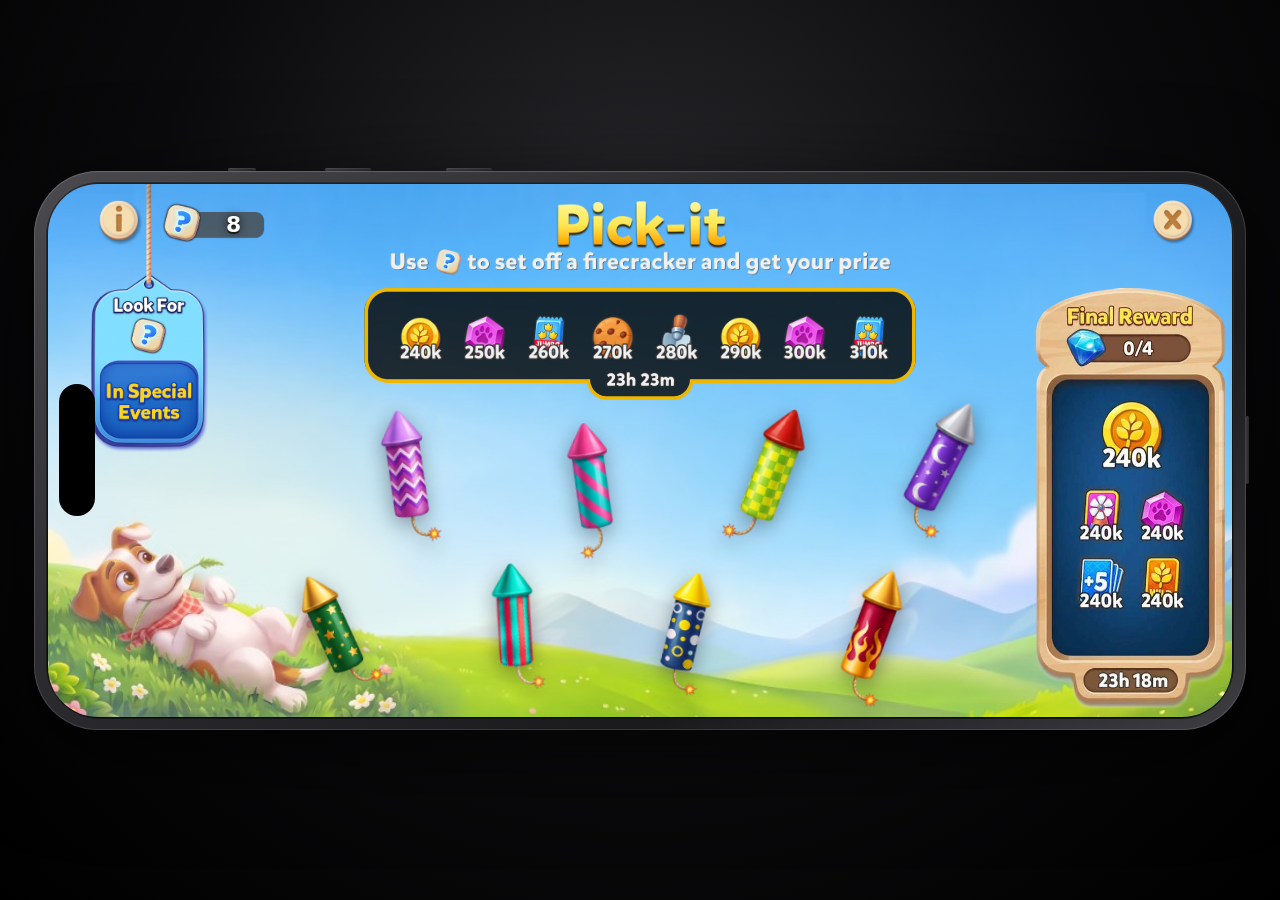
==== index.html @ d260bcbc "Publish the Final Prize prototype for GitHub Pages." ====
<!DOCTYPE html>
<html lang="ru">
<head>
  <meta charset="UTF-8" />
  <meta name="viewport" content="width=device-width, initial-scale=1, maximum-scale=1, user-scalable=no, viewport-fit=cover" />
  <meta name="theme-color" content="#0a1020" />
  <meta name="apple-mobile-web-app-capable" content="yes" />
  <meta name="apple-mobile-web-app-status-bar-style" content="black-translucent" />
  <title>Pick-it</title>
  <link rel="stylesheet" href="css/game.css?v=meadow3" />
</head>
<body>
  <div id="rotateOverlay" class="rotate-overlay" aria-live="polite">
    <div class="rotate-overlay-icon" aria-hidden="true">↻</div>
    <p class="rotate-overlay-title">Поверните устройство</p>
    <p class="rotate-overlay-hint">Игра работает только в горизонтальном режиме</p>
  </div>
  <div id="app" class="app">
    <div class="iphone iphone--landscape iphone--14-pro-max" aria-label="iPhone 14 Pro Max landscape (932×430)">
      <div class="iphone-shell">
        <span class="iphone-side-btn iphone-side-silent" aria-hidden="true"></span>
        <span class="iphone-side-btn iphone-side-vol-up" aria-hidden="true"></span>
        <span class="iphone-side-btn iphone-side-vol-down" aria-hidden="true"></span>
        <span class="iphone-side-btn iphone-side-power" aria-hidden="true"></span>
        <div class="iphone-bezel">
          <div class="iphone-screen">
            <div class="iphone-island" aria-hidden="true"></div>
            <div class="stars-layer" id="starsLayer" aria-hidden="true"></div>
            <div class="iphone-screen-inner">
              <div class="stage" id="stage">
      <div class="snow-layer" id="snowLayer" aria-hidden="true"></div>
      <header class="top-bar">
        <div class="top-left-controls">
          <button type="button" class="btn-system btn-info" aria-label="Info">
            <img src="Assets/System Buttons-1.png" alt="" />
          </button>
          <div class="meter-wrap visible" data-intro="meter">
            <img class="meter-bg" src="Assets/EventSkuMeter.png" alt="" />
            <span class="meter-value" id="energyValue">8</span>
          </div>
          <div class="info-panel-wrap intro-hidden" data-intro="info">
            <div class="info-swing">
              <img src="Assets/Info Panel2.png" alt="Play Chase to collect" />
            </div>
          </div>
        </div>
        <button type="button" class="btn-system btn-close" aria-label="Close">
          <img src="Assets/System Buttons.png" alt="" />
        </button>
        <div class="header-wrap intro-hidden" data-intro="header">
          <img class="header-img" src="Assets/Header.png" alt="Pick-it" />
        </div>
      </header>

      <div class="final-prize-wrap intro-hidden" data-intro="panel">
        <img src="Assets/Final Prize Panel.png" alt="Final Reward" />
      </div>

      <div class="prize-panel-wrap intro-hidden" data-intro="panel">
        <div class="prize-panel">
          <div class="prize-panel-art">
            <div class="prize-panel-stack">
              <img
                class="prize-panel-fill"
                src="Assets/Prize Panel fill.png?v=2"
                alt=""
              />
              <div class="prize-panel-frame-layer">
                <img
                  class="prize-panel-frame"
                  src="Assets/Prize Panel frame.png?v=2"
                  alt=""
                />
                <span class="prize-panel-shine" aria-hidden="true"></span>
              </div>
            </div>
          </div>
          <div class="prize-panel-items" id="prizePanelItems"></div>
        </div>
      </div>

      <div class="field" id="field"></div>

      <div class="hand-pointer intro-hidden" id="handPointer" aria-hidden="true">
        <img src="Assets/image 181.png" alt="" />
      </div>

      <div class="vfx-layer" id="vfxLayer"></div>

      <div class="game-complete-overlay" id="gameCompleteOverlay" aria-hidden="true">
        <button type="button" class="game-complete-restart" id="gameCompleteRestart" aria-label="Play again">
          <img src="Assets/Recompletion pop-up.png" alt="" />
        </button>
      </div>
              </div>
            </div>
            <div class="iphone-home-bar" aria-hidden="true"></div>
          </div>
        </div>
      </div>
    </div>
  </div>
  <script src="js/game.js?v=slot65"></script>
</body>
</html>
---- css/game.css ----
*,
*::before,
*::after {
  box-sizing: border-box;
  margin: 0;
  padding: 0;
}

html,
body {
  height: 100%;
  background: radial-gradient(ellipse at 50% 30%, #2a2a2e 0%, #0a0a0c 55%, #000 100%);
  overflow: hidden;
  font-family: system-ui, -apple-system, Segoe UI, sans-serif;
  -webkit-tap-highlight-color: transparent;
}

.app {
  height: 100%;
  display: flex;
  justify-content: center;
  align-items: center;
  padding: 12px;
}

/* —— iPhone frame (landscape, iPhone 14 Pro Max logical 932×430 pt) —— */
.iphone {
  --iphone-logical-w: 932;
  --iphone-logical-h: 430;
  --iphone-preview-scale: 1.3;
  aspect-ratio: var(--iphone-logical-w) / var(--iphone-logical-h);
  width: min(
    calc(96vw * var(--iphone-preview-scale)),
    calc(
      100dvh * var(--iphone-logical-w) / var(--iphone-logical-h) *
        var(--iphone-preview-scale)
    ),
    calc(var(--iphone-logical-w) * 1px * var(--iphone-preview-scale))
  );
  height: min(
    calc(100dvh * var(--iphone-preview-scale)),
    calc(
      96vw * var(--iphone-logical-h) / var(--iphone-logical-w) *
        var(--iphone-preview-scale)
    ),
    calc(var(--iphone-logical-h) * 1px * var(--iphone-preview-scale))
  );
  filter: drop-shadow(0 24px 48px rgba(0, 0, 0, 0.65));
}

.iphone--14-pro-max .iphone-shell {
  padding: 11px 12px;
  border-radius: 64px;
}

.iphone--14-pro-max .iphone-bezel {
  border-radius: 54px;
}

.iphone--14-pro-max .iphone-screen {
  border-radius: 50px;
}

.iphone--14-pro-max .iphone-island {
  width: 36px;
  min-height: 96px;
  max-height: 132px;
  left: 11px;
}

.iphone-shell {
  position: relative;
  width: 100%;
  height: 100%;
  padding: 10px 11px;
  border-radius: 62px;
  background: linear-gradient(145deg, #4a4a4f 0%, #2c2c30 35%, #1a1a1d 70%, #3d3d42 100%);
  box-shadow:
    inset 0 0 0 1px rgba(255, 255, 255, 0.12),
    inset 0 1px 2px rgba(255, 255, 255, 0.08);
}

.iphone-bezel {
  width: 100%;
  height: 100%;
  border-radius: 52px;
  padding: 2px;
  background: linear-gradient(180deg, #1f1f22, #0a0a0a);
  box-shadow: inset 0 0 0 1px rgba(255, 255, 255, 0.06);
}

.iphone-screen {
  position: relative;
  width: 100%;
  height: 100%;
  border-radius: 48px;
  background: #7ec8f0 url("../Assets/bg.jpg?v=meadow3") center bottom / cover no-repeat;
  overflow: hidden;
  display: flex;
  flex-direction: row;
  align-items: stretch;
}

.iphone-island {
  position: absolute;
  left: 10px;
  top: 50%;
  transform: translateY(-50%);
  width: 32px;
  height: 26%;
  min-height: 88px;
  max-height: 120px;
  background: #000;
  border-radius: 22px;
  z-index: 200;
  box-shadow: 0 0 0 1px rgba(255, 255, 255, 0.04);
}

.iphone-screen-inner {
  flex: 1;
  min-width: 0;
  min-height: 0;
  width: 100%;
  height: 100%;
  display: flex;
  align-items: stretch;
  justify-content: stretch;
  padding: 0;
  container-type: size;
}

.iphone-home-bar {
  position: absolute;
  right: 8px;
  top: 50%;
  transform: translateY(-50%);
  width: 5px;
  height: 34%;
  max-height: 120px;
  border-radius: 999px;
  background: rgba(255, 255, 255, 0.35);
  z-index: 200;
  pointer-events: none;
}

.iphone-side-btn {
  position: absolute;
  background: linear-gradient(90deg, #3a3a3e, #252528);
  border-radius: 2px;
  box-shadow: inset 0 1px 0 rgba(255, 255, 255, 0.08);
  pointer-events: none;
}

.iphone-side-silent {
  top: -3px;
  left: 16%;
  width: 28px;
  height: 3px;
}

.iphone-side-vol-up {
  top: -3px;
  left: 24%;
  width: 46px;
  height: 3px;
}

.iphone-side-vol-down {
  top: -3px;
  left: 34%;
  width: 46px;
  height: 3px;
}

.iphone-side-power {
  right: -3px;
  top: 50%;
  transform: translateY(-50%);
  width: 3px;
  height: 68px;
}

/* Landscape-only: block portrait with full-screen prompt */
.rotate-overlay {
  display: none;
  position: fixed;
  inset: 0;
  z-index: 100000;
  flex-direction: column;
  align-items: center;
  justify-content: center;
  gap: 12px;
  padding: 28px;
  text-align: center;
  color: #fff;
  background: #7ec8f0 url("../Assets/bg.jpg?v=meadow3") center bottom / cover no-repeat;
  pointer-events: auto;
}

body.portrait-blocked .rotate-overlay {
  display: flex;
}

body.portrait-blocked #app {
  visibility: hidden !important;
  pointer-events: none !important;
}

.rotate-overlay-icon {
  font-size: 3.25rem;
  line-height: 1;
  animation: rotateHint 2.2s ease-in-out infinite;
}

.rotate-overlay-title {
  font-size: 1.35rem;
  font-weight: 800;
  text-shadow: 0 2px 8px rgba(0, 0, 0, 0.85);
}

.rotate-overlay-hint {
  font-size: 0.95rem;
  opacity: 0.88;
  max-width: 16rem;
  line-height: 1.35;
}

@keyframes rotateHint {
  0%,
  100% {
    transform: rotate(-90deg);
  }
  50% {
    transform: rotate(-90deg) scale(1.08);
  }
}

/* Legacy: CSS rotate fallback (desktop only, optional) */
body.force-landscape {
  overflow: hidden;
}

body.force-landscape #app {
  position: fixed;
  inset: auto;
  left: 50%;
  top: 50%;
  padding: 0;
  transform: translate(-50%, -50%) rotate(90deg);
  transform-origin: center center;
}

body.force-landscape .iphone,
body.force-landscape .iphone-shell,
body.force-landscape .iphone-bezel,
body.force-landscape .iphone-screen,
body.force-landscape .iphone-screen-inner,
body.force-landscape .stage {
  width: 100% !important;
  height: 100% !important;
  max-width: none;
  max-height: none;
  min-height: 0;
  flex: 1 1 auto;
}

body.force-landscape .iphone {
  display: flex;
  flex-direction: column;
  aspect-ratio: auto !important;
}

body.force-landscape .iphone-shell,
body.force-landscape .iphone-bezel {
  display: flex;
  flex-direction: column;
  flex: 1;
  padding: 0 !important;
}

body.force-landscape .iphone-screen {
  flex: 1;
  display: flex;
  border-radius: 0 !important;
}

body.force-landscape .stage {
  --header-w: min(78.2cqw, 82.8%);
  --prize-panel-w: min(84cqw, 560px);
  --prize-panel-gap: 1px;
  --prize-icon-h: calc(var(--prize-panel-h) * 0.72);
  --prize-panel-item-overlap: 2px;
  --prize-panel-items-shift: -50%;
  --panel-bottom: 0.6%;
  --prize-panel-rise-offset: min(96px, 22cqh);
}

body.force-landscape .header-wrap {
  max-width: calc(100% - 128px);
}

body.force-landscape .header-img {
  min-height: 50.6px;
}

body.force-landscape .prize-panel-wrap {
  width: min(var(--prize-panel-w), calc(100% - 28px));
  max-width: none;
}

/* Phones: drop mockup frame, game fills the viewport */
@media (hover: none) and (pointer: coarse), (max-width: 768px) {
  html {
    height: 100%;
    height: 100dvh;
    height: -webkit-fill-available;
    width: 100%;
    overflow: hidden;
    overscroll-behavior: none;
  }

  body {
    position: fixed;
    inset: 0;
    width: 100%;
    height: 100%;
    height: 100dvh;
    height: -webkit-fill-available;
    margin: 0;
    overflow: hidden;
    overscroll-behavior: none;
    background: #0a1020;
  }

  #app,
  #app.app {
    position: fixed;
    inset: 0;
    padding: 0 !important;
    width: 100%;
    height: 100%;
    min-height: 0;
    max-height: 100%;
    align-items: stretch;
    justify-content: stretch;
    box-sizing: border-box;
    display: flex;
    flex-direction: column;
  }

  .iphone {
    --iphone-preview-scale: 1;
    flex: 1 1 auto;
    width: 100%;
    height: 100%;
    min-height: 0;
    max-height: 100%;
    aspect-ratio: auto !important;
    max-width: none;
    filter: none;
    display: flex;
    flex-direction: column;
  }

  .iphone-shell {
    flex: 1;
    display: flex;
    flex-direction: column;
    min-height: 0;
    height: auto;
    padding: 0;
    border-radius: 0;
    background: transparent;
    box-shadow: none;
  }

  .iphone-bezel {
    flex: 1;
    display: flex;
    flex-direction: column;
    min-height: 0;
    height: auto;
    padding: 0 !important;
    border-radius: 0;
    background: transparent;
    box-shadow: none;
  }

  .iphone-screen {
    flex: 1;
    display: flex;
    flex-direction: row;
    border-radius: 0;
    width: 100%;
    height: 100%;
    min-height: 0;
    padding: 0;
    box-sizing: border-box;
  }

  .iphone-screen-inner,
  .stage {
    width: 100%;
    height: 100%;
    min-height: 0;
    flex: 1 1 auto;
  }

  .iphone-island,
  .iphone-home-bar,
  .iphone-side-btn {
    display: none !important;
  }

  .prize-panel-items {
    padding: 0 var(--prize-panel-items-pad-x, 2.2%);
    gap: var(--prize-panel-gap, 1px);
    column-gap: var(--prize-panel-gap, 1px);
  }

  .top-left-controls {
    flex-wrap: nowrap;
  }
}

@media (hover: none) and (pointer: coarse) and (orientation: landscape) {
  html,
  body,
  #app,
  .iphone,
  .iphone-shell,
  .iphone-bezel,
  .iphone-screen,
  .iphone-screen-inner,
  .stage {
    height: 100svh;
    min-height: 100svh;
    max-height: 100svh;
  }
}

html.is-touch.game-landscape,
html.is-touch.game-landscape body {
  background: #0a1020;
}

html.is-touch.game-landscape #app,
html.is-touch.game-landscape .iphone,
html.is-touch.game-landscape .iphone-shell,
html.is-touch.game-landscape .iphone-bezel,
html.is-touch.game-landscape .iphone-screen,
html.is-touch.game-landscape .iphone-screen-inner,
html.is-touch.game-landscape .stage {
  width: 100vw;
  max-width: 100vw;
  margin: 0;
  padding: 0;
  border-radius: 0;
}

/* Info panel layout: phone landscape + local iPhone mockup (no .is-touch on desktop) */
html.is-touch.game-landscape .stage,
html:not(.is-touch) .iphone .stage {
  --info-meter-gap: 0px;
  --info-ui-gap: 6px;
  --info-btn-w: 52px;
  /* Rope X: center of gap between info btn and meter */
  --info-rope-x: calc(var(--info-btn-w) + var(--info-ui-gap) * 0.5);
}

html.is-touch.game-landscape .stage {
  --info-panel-scale: calc(0.9555 * 0.85);
  --top-left-nudge-x: -10px;
  /* Rope Y: top of stage + lift info panel slightly */
  --info-rope-top: calc(
    -1 * max(var(--ui-top), env(safe-area-inset-top, 8px)) - 20px
  );
}

html:not(.is-touch) .iphone .stage {
  --info-panel-scale: 0.9555;
  --top-left-nudge-x: 0px;
  --info-rope-top: calc(-1 * max(var(--ui-top), 10px));
  --prize-panel-items-drop: -10px;
  --prize-panel-items-top: 51%;
}

html.is-touch.game-landscape .top-left-controls,
html:not(.is-touch) .iphone .top-left-controls {
  position: absolute;
}

html.is-touch.game-landscape .info-panel-wrap,
html:not(.is-touch) .iphone .info-panel-wrap {
  position: absolute;
  left: var(--info-rope-x, 55px);
  top: var(--info-rope-top, -8px);
  margin-left: 0;
  margin-top: 0;
  max-width: calc(124px * var(--info-panel-scale, 0.9555));
  z-index: 2;
  transform: translate(-50%, -130%);
}

html.is-touch.game-landscape .info-panel-wrap.dropped,
html:not(.is-touch) .iphone .info-panel-wrap.dropped {
  animation: infoDropAnchored 0.85s cubic-bezier(0.34, 1.4, 0.64, 1) forwards;
}

html:not(.is-touch) .iphone .top-left-controls {
  gap: 6px;
  align-items: flex-start;
}

/* Touch + landscape: desktop-like UI; prize width in vw (no cqw) */
html.is-touch.game-landscape .stage {
  --edge-x: 2px;
  --ui-top: 8px;
  --header-w: 42.32%;
  --close-nudge-x: 32px;
  --header-est-h: min(12.5vw, 54px);
  --prize-panel-items-mul: 0.85;
  --prize-panel-top: calc(0.8% + 10px + var(--header-est-h) + 5px);
  --field-top: calc(var(--prize-panel-top) + var(--prize-panel-h) + 8px);
  --prize-panel-gap: 1px;
  --prize-panel-item-overlap: 2px;
  --prize-panel-items-shift: -50%;
  --prize-panel-items-pad-x: 2.2%;
  --prize-panel-items-drop: -12px;
  --prize-panel-items-top: 51%;
  --prize-panel-mobile-size: 1.2;
  --prize-panel-scale: calc(0.84 * var(--prize-panel-mobile-size, 1));
  --prize-panel-items-ref-scale: calc(1.06 * var(--prize-panel-mobile-size, 1));
  --prize-panel-w: min(
    calc(49.13vw * var(--prize-panel-scale)),
    calc(419px * var(--prize-panel-scale))
  );
  --prize-panel-h: calc(var(--prize-panel-w) * var(--prize-panel-art-h, 197) / 1024);
  --prize-icon-h: calc(
    min(
        calc(49.13vw * var(--prize-panel-items-ref-scale)),
        calc(419px * var(--prize-panel-items-ref-scale))
      ) *
      var(--prize-panel-art-h, 197) / 1024 * 0.72 * var(--prize-panel-items-mul, 0.85)
  );
  --prize-panel-rise-offset: min(-68px, -14vh);
  --petard-size: min(28.8vh, 156px);
}

html.is-touch.game-landscape .top-left-controls {
  left: max(
    0px,
    calc(
      var(--edge-x) + var(--top-left-nudge-x, 0px) +
        env(safe-area-inset-left, 0px)
    )
  );
  top: max(var(--ui-top), env(safe-area-inset-top, 8px));
  gap: 6px;
  max-width: none;
  align-items: flex-start;
}

html.is-touch.game-landscape .btn-close {
  right: max(
    2px,
    calc(
      var(--edge-x) - var(--close-nudge-x, 0px) +
        env(safe-area-inset-right, 0px)
    )
  );
  top: max(var(--ui-top), env(safe-area-inset-top, 8px));
}

html.is-touch.game-landscape .btn-info,
html.is-touch.game-landscape .btn-close {
  width: 52px;
  height: 52px;
}

html.is-touch.game-landscape .meter-wrap,
html:not(.is-touch) .iphone .meter-wrap {
  height: calc(56px * 1.15);
  transform: translateY(-5%);
}

html.is-touch.game-landscape .meter-value,
html:not(.is-touch) .iphone .meter-value {
  font-size: calc(19px * 1.15);
}

html.is-touch.game-landscape .header-wrap {
  left: 50%;
  top: calc(0.8% + 10px);
  transform: translateX(-50%);
  width: var(--header-w);
  max-width: calc(100% - 128px);
}

html.is-touch.game-landscape .header-img {
  width: 100%;
  height: auto;
  min-height: 0;
  max-height: none;
  object-fit: contain;
}

html.is-touch.game-landscape .prize-panel-wrap {
  top: var(--prize-panel-top);
  bottom: auto;
  width: min(var(--prize-panel-w), calc(100vw - 12px));
  max-width: calc(419px * var(--prize-panel-scale));
  height: auto;
  aspect-ratio: 1024 / var(--prize-panel-art-h, 208);
  transform: translateX(-50%) translateY(0);
  transform-origin: 50% 0%;
}

html.is-touch.game-landscape .prize-panel-wrap.intro-hidden[data-intro="panel"] {
  transform: translateX(-50%);
}

html.is-touch.game-landscape .prize-panel-wrap.visible {
  animation: prizePanelFadeIn var(--prize-panel-rise-duration, 0.85s) ease both;
}

html.is-touch.game-landscape .prize-panel {
  --prize-panel-items-top: 44%;
  --prize-panel-items-drop: -12px;
}

html.is-touch.game-landscape .prize-panel-items,
html.is-touch.game-landscape #prizePanelItems {
  --prize-panel-items-drop: -12px;
  top: var(--prize-panel-items-top, 43%);
  left: 0;
  right: 0;
  height: var(--prize-icon-h);
  transform: translateY(-50%)
    translateY(var(--prize-panel-items-drop, -10px))
    translateX(var(--prize-panel-items-nudge-x, 5px));
  align-items: flex-end;
  justify-content: center;
}

html.is-touch.game-landscape .prize-panel-items .panel-prize {
  height: var(--prize-icon-h);
  align-items: flex-end;
}

html.is-touch.game-landscape .prize-panel-items .panel-prize-img {
  max-height: calc(var(--prize-icon-h) * var(--panel-prize-size-mul, 1.1));
}

/* Touch landscape: petard row Y (shared with idle-hint pulse) */
html.is-touch.game-landscape .slot[data-index="1"],
html.is-touch.game-landscape .slot[data-index="3"],
html.is-touch.game-landscape .slot[data-index="5"],
html.is-touch.game-landscape .slot[data-index="7"] {
  --petard-slot-x: -32px;
  --petard-slot-y: calc(-50% - 2.5vh + var(--petard-row-drop, 0px));
}

html.is-touch.game-landscape .slot[data-index="0"],
html.is-touch.game-landscape .slot[data-index="2"],
html.is-touch.game-landscape .slot[data-index="4"],
html.is-touch.game-landscape .slot[data-index="6"] {
  --petard-slot-y: calc(
    -50% - 2.5vh + var(--petard-row-drop, 0px) - var(--petard-lower-row-lift, 0px) +
      var(--petard-lower-row-drop, 0px)
  );
}

/* Touch: petard 4 (index 3) */
html.is-touch.game-landscape .slot[data-index="3"] {
  --petard-slot-y: calc(-50% - 2.5vh + var(--petard-row-drop, 0px) + 13px);
}

html.is-touch.game-landscape #field .slot[data-index="3"] .slot-inner {
  translate: 0 -8px;
}

/* Touch landscape: reward character faces −15% */
html.is-touch.game-landscape .stage {
  --character-face-mul: 0.85;
  --character-reward-bottom: 10px;
  --petard-row-drop: 12px;
  --petard-lower-row-lift: 20px;
  --petard-lower-row-drop: 14px;
}

html.is-touch.game-landscape .slot.show-special-reward img.done {
  bottom: var(--character-reward-bottom, var(--slot-sku-bottom, 0px));
}

/* Touch: upper petard row — lift character faces 10px (slots 2,4,6,8 → index 1,3,5,7) */
html.is-touch.game-landscape .slot[data-index="1"].show-special-reward img.done,
html.is-touch.game-landscape .slot[data-index="3"].show-special-reward img.done,
html.is-touch.game-landscape .slot[data-index="5"].show-special-reward img.done,
html.is-touch.game-landscape .slot[data-index="7"].show-special-reward img.done {
  bottom: calc(var(--character-reward-bottom, 10px) + 10px);
}

html.is-touch.game-landscape .slot.reward-sam img.done {
  width: calc(var(--petard-size) * 1.017 * 1.15 * 0.81 * var(--character-face-mul));
  height: calc(var(--petard-size) * 1.017 * 1.15 * 0.81 * var(--character-face-mul));
  margin-left: -8px;
}

/* Touch: petards 1 & 3 — lift prize + petard (not petard 2) */
html.is-touch.game-landscape #field .slot[data-index="0"] img.prize,
html.is-touch.game-landscape #field .slot[data-index="0"] img.cube,
html.is-touch.game-landscape #field .slot[data-index="2"] img.prize,
html.is-touch.game-landscape #field .slot[data-index="2"] img.cube {
  bottom: calc(var(--slot-sku-bottom, 0px) + 10px);
}

html.is-touch.game-landscape #field .slot[data-index="0"].show-special-reward img.done,
html.is-touch.game-landscape #field .slot.reward-sam.show-special-reward img.done {
  bottom: calc(var(--character-reward-bottom, 10px) + 32px);
}

html.is-touch.game-landscape #field .slot[data-index="2"].show-special-reward img.done {
  bottom: calc(var(--character-reward-bottom, 10px) + 8px);
}

/* Touch: petard 2 — lift prize + petard */
html.is-touch.game-landscape #field .slot[data-index="1"] img.prize,
html.is-touch.game-landscape #field .slot[data-index="1"] img.cube {
  bottom: calc(var(--slot-sku-bottom, 0px) + 28px);
}

html.is-touch.game-landscape #field .slot[data-index="1"].show-special-reward img.done {
  bottom: calc(var(--character-reward-bottom, 10px) + 24px);
}

/* Touch: petard 8 — lift prize + petard */
html.is-touch.game-landscape #field .slot[data-index="7"] img.prize,
html.is-touch.game-landscape #field .slot[data-index="7"] img.cube {
  bottom: calc(var(--slot-sku-bottom, 0px) + 26px);
}

html.is-touch.game-landscape #field .slot[data-index="7"].show-special-reward img.done {
  bottom: calc(var(--character-reward-bottom, 10px) + 32px);
}

/* Touch: petard 6 — lift on field */
html.is-touch.game-landscape #field .slot[data-index="5"] img.prize,
html.is-touch.game-landscape #field .slot[data-index="5"] img.cube {
  bottom: calc(var(--slot-sku-bottom, 0px) + 32px);
}

html.is-touch.game-landscape #field .slot[data-index="5"].show-special-reward img.done {
  bottom: calc(var(--character-reward-bottom, 10px) + 38px);
}

html.is-touch.game-landscape .slot.reward-mia img.done {
  width: calc(var(--petard-size) * 1.22 * var(--character-face-mul));
  height: calc(var(--petard-size) * 1.22 * var(--character-face-mul));
}

html.is-touch.game-landscape .slot.reward-mia.show-special-reward .slot-inner {
  translate: 0 -2px;
}

html.is-touch.game-landscape .slot.reward-sanny img.done {
  width: calc(var(--petard-size) * 1.1 * var(--character-face-mul));
  height: calc(var(--petard-size) * 1.1 * var(--character-face-mul));
  margin-left: -4px;
}

html.is-touch.game-landscape .slot.reward-hoppy img.done {
  width: calc(var(--petard-size) * 0.82 * var(--character-face-mul));
  height: calc(var(--petard-size) * 0.82 * var(--character-face-mul));
  margin-left: 10px;
}

html.is-touch.game-landscape .slot.reward-hoppy.show-special-reward img.done {
  bottom: calc(
    var(--character-reward-bottom, 10px) + var(--petard-size) * (1 - 0.82 * var(--character-face-mul, 1)) / 2
  );
}

html.is-touch.game-landscape .slot.reward-hoppy.show-special-reward .slot-inner {
  translate: 24px -7px;
}

html.is-touch.game-landscape .slot.reward-oscar img.done {
  width: calc(var(--petard-size) * 1.05 * var(--character-face-mul));
  height: calc(var(--petard-size) * 1.05 * var(--character-face-mul));
  margin-left: -6px;
}

html.is-touch.game-landscape #field .slot.reward-oscar.show-special-reward .slot-inner {
  transform: rotate(var(--slot-tilt, 8deg)) translateY(-22px) !important;
}

html.is-touch.game-landscape .slot.reward-peggy img.done {
  width: calc(var(--petard-size) * 1.116 * var(--character-face-mul));
  height: calc(var(--petard-size) * 1.116 * var(--character-face-mul));
}

html.is-touch.game-landscape #field .slot.reward-peggy.show-special-reward .slot-inner {
  transform: rotate(var(--slot-tilt, 8deg)) translateY(22px) !important;
}

html.is-touch.game-landscape .slot.reward-carrie img.done {
  width: calc(var(--petard-size) * 1.14 * var(--character-face-mul));
  height: calc(var(--petard-size) * 1.14 * var(--character-face-mul));
}

html.is-touch.game-landscape .slot.reward-mole img.done {
  width: calc(var(--petard-size) * 1.05 * var(--character-face-mul));
  height: calc(var(--petard-size) * 1.05 * var(--character-face-mul));
}

html.is-touch.game-landscape .slot.reward-mole.show-special-reward .slot-inner {
  translate: 0 -16px;
}

html.is-touch.game-landscape .info-swing img {
  width: 100%;
  height: auto;
  max-height: none;
}

.stars-layer {
  display: none;
  position: absolute;
  inset: 0;
  z-index: 1;
  pointer-events: none;
  overflow: hidden;
}

.star-twinkle {
  position: absolute;
  left: var(--star-x, 50%);
  top: var(--star-y, 20%);
  width: var(--star-sz, 2px);
  height: var(--star-sz, 2px);
  border-radius: 50%;
  background: radial-gradient(
    circle at 40% 40%,
    #fff 0%,
    rgba(255, 255, 255, 0.85) 55%,
    rgba(255, 255, 255, 0.2) 100%
  );
  box-shadow:
    0 0 calc(var(--star-sz, 2px) * 2.6) rgba(255, 255, 255, 0.92),
    0 0 calc(var(--star-sz, 2px) * 5.2) rgba(200, 220, 255, 0.5);
  opacity: var(--star-dim, 0.45);
  transform: translate(-50%, -50%);
  animation: starTwinkle var(--star-dur, 2.4s) ease-in-out infinite;
  animation-delay: var(--star-delay, 0s);
  will-change: opacity, transform;
}

.star-twinkle.star-soft {
  box-shadow:
    0 0 calc(var(--star-sz, 2px) * 2) rgba(255, 248, 230, 0.72),
    0 0 calc(var(--star-sz, 2px) * 4) rgba(255, 200, 220, 0.35);
}

@keyframes starTwinkle {
  0%,
  100% {
    opacity: calc(var(--star-dim, 0.35) * 0.55);
    transform: translate(-50%, -50%) scale(0.62);
    filter: brightness(0.85);
  }
  35% {
    opacity: calc(var(--star-dim, 0.35) + 0.55);
    transform: translate(-50%, -50%) scale(1.08);
    filter: brightness(1.15);
  }
  50% {
    opacity: 1;
    transform: translate(-50%, -50%) scale(1.32);
    filter: brightness(1.35);
  }
  65% {
    opacity: calc(var(--star-dim, 0.35) + 0.45);
    transform: translate(-50%, -50%) scale(0.9);
    filter: brightness(1.05);
  }
}

.snow-layer {
  display: none;
  position: absolute;
  inset: 0;
  z-index: 6;
  pointer-events: none;
  overflow: hidden;
  container-type: size;
}

.snowflake {
  position: absolute;
  top: -4%;
  left: var(--snow-x, 50%);
  width: var(--snow-sz, 3.4px);
  height: var(--snow-sz, 3.4px);
  border-radius: 50%;
  opacity: var(--snow-opacity, 0.5);
  background: radial-gradient(
    circle at 35% 35%,
    #fff 0%,
    rgba(255, 255, 255, 0.75) 45%,
    rgba(255, 255, 255, 0.2) 100%
  );
  box-shadow: 0 0 2px rgba(255, 255, 255, 0.32);
  animation: snowFall var(--snow-dur, 20s) linear infinite;
  animation-delay: var(--snow-delay, 0s);
  will-change: transform;
}

.snowflake.shape-dot {
  border-radius: 50%;
}

.snowflake.shape-flake {
  width: max(2px, calc(var(--snow-sz) * 0.18));
  height: var(--snow-sz, 4px);
  border-radius: 1px;
  background: linear-gradient(
    to bottom,
    transparent 4%,
    rgba(255, 255, 255, 0.95) 38%,
    rgba(255, 255, 255, 0.95) 62%,
    transparent 96%
  );
  box-shadow: 0 0 3px rgba(255, 255, 255, 0.45);
}

.snowflake.shape-flake::before,
.snowflake.shape-flake::after {
  content: "";
  position: absolute;
  left: 50%;
  top: 50%;
  width: max(2px, calc(var(--snow-sz) * 0.18));
  height: var(--snow-sz);
  border-radius: 1px;
  background: linear-gradient(
    to bottom,
    transparent 4%,
    rgba(255, 255, 255, 0.92) 38%,
    rgba(255, 255, 255, 0.92) 62%,
    transparent 96%
  );
  box-shadow: 0 0 2px rgba(255, 255, 255, 0.35);
  transform-origin: center center;
  transform: translate(-50%, -50%) rotate(60deg);
  pointer-events: none;
}

.snowflake.shape-flake::after {
  transform: translate(-50%, -50%) rotate(-60deg);
}

@keyframes snowFall {
  0% {
    transform: translate3d(0, 0, 0) rotate(0deg);
  }
  100% {
    transform: translate3d(var(--snow-drift, 0px), calc(100cqh + 16px), 0)
      rotate(360deg);
  }
}

.stage {
  --edge-x: max(3.85%, 10px);
  --ui-top: 12px;
  --info-panel-scale: 0.85;
  --info-meter-gap: 6px;
  --info-panel-shift-x: -10px;
  --info-panel-shift-y: -24px;
  --top-left-nudge-x: -16px;
  --close-nudge-x: 14px;
  --header-est-h: min(14cqw, 62px);
  --prize-panel-top: calc(0.8% + 10px + var(--header-est-h) + 28px);
  --field-top: calc(var(--prize-panel-top) + var(--prize-panel-h) + 10px);
  --header-w: 42.32%;
  --prize-panel-rise-offset: -min(88px, 16vh);
  --prize-panel-rise-duration: 1.15s;
  --prize-panel-items-drop: -8px;
  --prize-panel-items-top: 52%;
  --prize-panel-w: 551px;
  --prize-panel-art-h: 208;
  --prize-panel-fill-h: 197;
  --prize-panel-h: calc(var(--prize-panel-w) * var(--prize-panel-art-h) / 1024);
  --prize-icon-h: calc(var(--prize-panel-h) * 0.72);
  --prize-panel-gap: 1px;
  --prize-panel-item-overlap: 2px;
  --prize-panel-items-shift: -50%;
  --prize-panel-items-pad-x: 2.2%;
  --prize-panel-items-nudge-x: 5px;
  --petard-size: min(27.3cqh, 157px);
  --petard-row-drop: 22px;
  --petard-lower-row-lift: 20px;
  --petard-lower-row-drop: 12px;
  --character-face-lift: 24px;
  --character-upper-row-drop: 14px;
  --lower-row-prize-lift: 14px;
  --slot-sku-bottom: 0px;
  --character-reward-bottom: var(--slot-sku-bottom, 0px);
  --panel-prize-size-mul: 1.1;

  position: relative;
  width: 100%;
  height: 100%;
  flex: 1;
  align-self: stretch;
  background: transparent;
  overflow: hidden;
  container-type: size;
}

.top-bar {
  position: absolute;
  inset: 0 0 auto 0;
  height: 18%;
  min-height: 72px;
  z-index: 30;
  pointer-events: none;
  overflow: visible;
}

.top-left-controls {
  position: absolute;
  left: calc(var(--edge-x) + var(--top-left-nudge-x, 0px));
  top: max(var(--ui-top), 10px);
  display: flex;
  align-items: flex-start;
  gap: 12px;
  z-index: 210;
  pointer-events: auto;
}

.btn-system {
  padding: 0;
  border: none;
  background: transparent;
  cursor: pointer;
  pointer-events: auto;
}

.btn-info {
  width: 52px;
  height: 52px;
  flex-shrink: 0;
}

.btn-close {
  position: absolute;
  right: calc(var(--edge-x) - var(--close-nudge-x, 0px));
  top: max(var(--ui-top), 10px);
  width: 52px;
  height: 52px;
  z-index: 210;
}

.btn-system img {
  width: 100%;
  height: 100%;
  display: block;
}

.header-wrap {
  position: absolute;
  left: 50%;
  top: calc(0.8% + 10px);
  transform: translateX(-50%);
  width: var(--header-w);
  pointer-events: none;
  z-index: 35;
}

.header-img {
  width: 100%;
  height: auto;
  display: block;
}

.final-prize-wrap {
  position: absolute;
  top: var(--prize-panel-top);
  right: max(4px, env(safe-area-inset-right, 0px));
  height: calc(100% - var(--prize-panel-top) - 6px);
  z-index: 26;
  opacity: 0;
  pointer-events: none;
}

.final-prize-wrap img {
  display: block;
  height: 100%;
  width: auto;
  object-fit: contain;
  object-position: right top;
}

.final-prize-wrap.visible {
  animation: prizePanelFadeIn var(--prize-panel-rise-duration, 0.85s) ease both;
}

.stage--game-complete .final-prize-wrap {
  animation: none;
  opacity: 0;
}

.prize-panel-wrap {
  position: absolute;
  left: 50%;
  top: var(--prize-panel-top);
  bottom: auto;
  transform: translateX(-50%);
  transform-origin: 50% 0%;
  width: min(var(--prize-panel-w), calc(100% - 16px));
  aspect-ratio: 1024 / var(--prize-panel-art-h, 197);
  z-index: 25;
  opacity: 0;
  pointer-events: none;
}

.prize-panel-wrap.intro-hidden[data-intro="panel"] {
  opacity: 0;
  pointer-events: none;
  transform: translateX(-50%);
}

/* Recompletion: tuck prize panel off-screen above. */
.stage--game-complete .prize-panel-wrap.visible {
  animation: none;
  top: var(--prize-panel-top);
  bottom: auto;
  transform: translate(-50%, calc(-100% - 28px));
  opacity: 0;
  pointer-events: none;
}

.prize-panel-wrap.visible {
  animation: prizePanelFadeIn var(--prize-panel-rise-duration, 0.85s) ease both;
  pointer-events: auto;
}

@keyframes prizePanelFadeIn {
  from {
    opacity: 0;
  }
  to {
    opacity: 1;
  }
}

.prize-panel {
  position: relative;
  width: 100%;
  height: 100%;
  overflow: visible;
  /* frame.png 1024×208; fill.png 1024×197 — width aligned to frame / shine mask */
  --prize-panel-art-h: 208;
  --prize-panel-fill-h: 197;
  --prize-panel-items-top: 45%;
  --prize-panel-items-drop: -8px;
  --panel-char-h-max: 1.22;
}

/* Layer stack: fill → frame (+ shine mask) → prize icons */
.prize-panel-art {
  position: relative;
  width: 100%;
  height: 100%;
}

.prize-panel-stack {
  position: absolute;
  inset: 0;
  display: grid;
  grid-template: 1fr / 1fr;
  place-items: stretch;
}

.prize-panel-fill,
.prize-panel-frame-layer {
  grid-area: 1 / 1;
  position: relative;
  width: 100%;
  height: 100%;
  min-width: 0;
  min-height: 0;
}

.prize-panel-frame-layer {
  z-index: 2;
  isolation: isolate;
}

.prize-panel-frame,
.prize-panel-fill {
  display: block;
  position: absolute;
  inset: 0;
  width: 100%;
  height: 100%;
  object-fit: contain;
  object-position: center;
  pointer-events: none;
}

.prize-panel-fill {
  z-index: 1;
}

.prize-panel-wrap.visible .prize-panel-shine {
  position: absolute;
  inset: 0;
  z-index: 2;
  pointer-events: none;
  background: linear-gradient(
    100deg,
    transparent 0%,
    transparent 38%,
    rgba(255, 245, 200, 0.55) 45%,
    rgba(255, 255, 255, 1) 48.5%,
    rgba(255, 252, 235, 1) 50%,
    rgba(255, 255, 255, 1) 51.5%,
    rgba(255, 235, 160, 0.65) 55%,
    transparent 62%,
    transparent 100%
  );
  background-size: 240% 100%;
  mix-blend-mode: plus-lighter;
  opacity: 1;
  filter: brightness(1.12);
  -webkit-mask-image: url("../Assets/Prize%20Panel%20frame.png?v=2");
  mask-image: url("../Assets/Prize%20Panel%20frame.png?v=2");
  -webkit-mask-repeat: no-repeat;
  mask-repeat: no-repeat;
  -webkit-mask-position: center;
  mask-position: center;
  -webkit-mask-size: contain;
  mask-size: contain;
  -webkit-mask-mode: alpha;
  mask-mode: alpha;
  animation: prizePanelGoldGlint 3.6s ease-in-out infinite;
}

@keyframes prizePanelGoldGlint {
  0% {
    background-position: 125% 50%;
  }
  100% {
    background-position: -25% 50%;
  }
}

#prizePanelItems.prize-panel-items,
.prize-panel-items {
  position: absolute;
  z-index: 3;
  left: 0;
  right: 0;
  top: var(--prize-panel-items-top, 44%);
  transform: translateY(-50%)
    translateY(var(--prize-panel-items-drop, -4px))
    translateX(var(--prize-panel-items-nudge-x, 5px));
  box-sizing: border-box;
  width: 100%;
  height: var(--prize-icon-h);
  display: flex;
  flex-direction: row;
  align-items: flex-end;
  justify-content: center;
  gap: var(--prize-panel-gap);
  padding: 0 var(--prize-panel-items-pad-x, 1.4%);
  overflow: hidden;
}

.prize-panel-items .panel-prize {
  position: relative;
  flex: 1 1 0;
  min-width: 0;
  max-width: calc(
    (100% - var(--prize-panel-gap) * 7) / 8 + var(--prize-panel-item-overlap, 0px)
  );
  margin: 0 calc(var(--prize-panel-item-overlap, 0px) * -1);
  display: flex;
  justify-content: center;
  align-items: flex-end;
  height: var(--prize-icon-h);
  transition: opacity 0.35s ease, filter 0.35s ease;
}

.prize-panel-items .panel-prize-img {
  display: block;
  height: calc(var(--prize-icon-h) * var(--panel-prize-size-mul, 1.1));
  width: auto;
  max-width: 100%;
  object-fit: contain;
  object-position: center bottom;
  transform: translateY(0);
  transition: opacity 0.35s ease, transform 0.35s ease;
}

.prize-panel-items .panel-prize-done {
  position: absolute;
  left: 50%;
  top: 50%;
  transform: translate(-50%, -50%);
  height: 58%;
  width: auto;
  max-width: 92%;
  object-fit: contain;
  opacity: 0;
  pointer-events: none;
}

.prize-panel-items .panel-prize.claimed {
  transform: none;
}

.prize-panel-items .panel-prize.claimed .panel-prize-img {
  opacity: 0.5;
}

.prize-panel-items .panel-prize.claimed .panel-prize-done {
  animation: panelDonePop 0.4s cubic-bezier(0.34, 1.56, 0.64, 1) forwards;
}

@keyframes panelDonePop {
  from {
    opacity: 0;
    transform: translate(-50%, -50%) scale(0.25);
  }
  to {
    opacity: 1;
    transform: translate(-50%, -50%) scale(1);
  }
}

.meter-wrap {
  position: relative;
  display: inline-block;
  height: 56px;
  flex-shrink: 0;
  opacity: 1;
  visibility: visible;
}

.meter-bg {
  height: 100%;
  width: auto;
  display: block;
}

.meter-value {
  position: absolute;
  left: 37%;
  right: 5%;
  top: 0;
  bottom: 0;
  display: flex;
  align-items: center;
  justify-content: center;
  font-size: 19px;
  font-weight: 800;
  line-height: 1;
  color: #fff;
  text-shadow: 0 2px 0 #1a1a1a, 0 0 8px rgba(0, 0, 0, 0.8);
  letter-spacing: 0.02em;
  pointer-events: none;
}

.info-panel-wrap {
  position: relative;
  flex: 0 0 auto;
  align-self: flex-start;
  margin-left: calc(var(--info-meter-gap, 6px) + var(--info-panel-shift-x, 0px));
  margin-top: var(--info-panel-shift-y, 0px);
  width: auto;
  max-width: calc(124px * var(--info-panel-scale, 1));
  transform: translateY(-130%);
  opacity: 0;
  pointer-events: none;
}

.info-panel-wrap.dropped {
  pointer-events: auto;
  cursor: pointer;
  animation: infoDrop 0.85s cubic-bezier(0.34, 1.4, 0.64, 1) forwards;
}

.info-panel-wrap.dropped:not(.info-intro-swing-done) .info-swing {
  animation: infoSwing 2.2s ease-in-out 0.85s 2;
}

.info-panel-wrap.dropped .info-swing.info-user-swing {
  animation: infoSwing 1s ease-in-out !important;
}

.info-panel-wrap.dropped.info-intro-swing-done .info-swing:not(.info-user-swing) {
  animation: none;
  transform: rotate(0deg);
}

.info-swing {
  transform-origin: 50% 0;
}

.info-swing img {
  width: 100%;
  height: auto;
  display: block;
}

@keyframes infoDrop {
  from {
    opacity: 0;
    transform: translateY(-130%);
  }
  to {
    opacity: 1;
    transform: translateY(0);
  }
}

@keyframes infoDropAnchored {
  from {
    opacity: 0;
    transform: translate(-50%, -130%);
  }
  to {
    opacity: 1;
    transform: translate(-50%, 0);
  }
}

@keyframes infoSwing {
  0%,
  100% {
    transform: rotate(0deg);
  }
  25% {
    transform: rotate(4deg);
  }
  75% {
    transform: rotate(-4deg);
  }
}

.field {
  position: absolute;
  top: var(--field-top, 0);
  left: 0;
  right: 0;
  bottom: 0;
  z-index: 10;
}

.slot {
  position: absolute;
  width: 11.5%;
  min-width: 52px;
  max-width: 136px;
  height: var(--petard-size);
  --petard-slot-x: 0px;
  --petard-slot-y: calc(-50% + var(--petard-row-drop, 0px));
  transform: translate(calc(-50% + var(--petard-slot-x)), var(--petard-slot-y));
  display: flex;
  align-items: flex-end;
  justify-content: center;
}

/* Upper row petards 2, 4, 6, 8 (indices 1, 3, 5, 7) — shift left as a row */
.slot[data-index="1"],
.slot[data-index="3"],
.slot[data-index="5"],
.slot[data-index="7"] {
  --petard-slot-x: -28px;
}

.slot[data-index="0"],
.slot[data-index="2"],
.slot[data-index="4"],
.slot[data-index="6"] {
  --petard-slot-y: calc(
    -50% + var(--petard-row-drop, 0px) - var(--petard-lower-row-lift, 0px) +
      var(--petard-lower-row-drop, 0px)
  );
}

.slot img.petard {
  width: var(--petard-size);
  height: var(--petard-size);
  object-fit: contain;
  object-position: center bottom;
  filter: drop-shadow(0 6px 10px rgba(0, 0, 0, 0.35));
}

/* Petard 6.png (slot index 5) */
.slot[data-index="5"] {
  height: calc(var(--petard-size) * 1.12);
}

.slot[data-index="5"] img.petard,
.slot[data-index="5"] img.prize,
.slot[data-index="5"] img.cube,
.slot[data-index="5"] img.done {
  width: calc(var(--petard-size) * 1.12);
  height: calc(var(--petard-size) * 1.12);
}

/* Petard 8.png (slot index 7) */
.slot[data-index="7"] {
  height: calc(var(--petard-size) * 1.15);
}

.slot[data-index="7"] img.petard,
.slot[data-index="7"] img.prize,
.slot[data-index="7"] img.cube,
.slot[data-index="7"] img.done {
  width: calc(var(--petard-size) * 1.15);
  height: calc(var(--petard-size) * 1.15);
}

.slot.opening img.cube {
  visibility: hidden !important;
  opacity: 0 !important;
  transition: none !important;
  animation: none !important;
}

.slot.intro-hidden {
  opacity: 0;
  pointer-events: none;
}

/* Petard fly-in positions are driven in JS (1s, tilt-aligned arc) */
.slot.petard-fly-in {
  z-index: 12;
  opacity: 1;
  pointer-events: none;
}

.slot.petard-fly-in img.cube,
.slot.petard-settling img.cube {
  animation: none !important;
}

.slot-inner {
  position: relative;
  width: 100%;
  height: 100%;
  display: flex;
  align-items: center;
  justify-content: center;
  transform: rotate(0deg);
  --slot-tilt: 0deg;
}

.slot img.prize,
.slot img.cube,
.slot img.done {
  position: absolute;
  left: 50%;
  bottom: 0;
  transform: translateX(-50%);
  width: var(--petard-size);
  height: var(--petard-size);
  object-fit: contain;
  object-position: center bottom;
  pointer-events: none;
}

.slot img.prize {
  z-index: 2;
  bottom: var(--slot-sku-bottom, 0px);
}

/* Petards 1 & 3 — lift prize + petard (petard 2 uses default row height) */
#field .slot[data-index="0"] img.prize,
#field .slot[data-index="0"] img.cube,
#field .slot[data-index="2"] img.prize,
#field .slot[data-index="2"] img.cube {
  bottom: calc(var(--slot-sku-bottom, 0px) + 10px);
}

#field .slot[data-index="0"].show-special-reward img.done,
#field .slot.reward-sam.show-special-reward img.done {
  bottom: calc(var(--character-reward-bottom, var(--slot-sku-bottom, 0px)) + 32px);
}

#field .slot[data-index="2"].show-special-reward img.done {
  bottom: calc(var(--character-reward-bottom, var(--slot-sku-bottom, 0px)) + 8px);
}

/* Petard 2 — lift prize + petard */
#field .slot[data-index="1"] img.prize,
#field .slot[data-index="1"] img.cube {
  bottom: calc(var(--slot-sku-bottom, 0px) + 28px);
}

#field .slot[data-index="1"].show-special-reward img.done {
  bottom: calc(var(--character-reward-bottom, var(--slot-sku-bottom, 0px)) + 24px);
}

/* Petard 8 — lift prize + petard */
#field .slot[data-index="7"] img.prize,
#field .slot[data-index="7"] img.cube {
  bottom: calc(var(--slot-sku-bottom, 0px) + 26px);
}

#field .slot[data-index="7"].show-special-reward img.done {
  bottom: calc(var(--character-reward-bottom, var(--slot-sku-bottom, 0px)) + 32px);
}

/* Petard 6 — closed: slot-inner slightly lower (index 5) */
#field .slot[data-index="5"]:not(.show-special-reward) .slot-inner {
  translate: 0 14px;
}

html.is-touch.game-landscape #field .slot[data-index="5"]:not(.show-special-reward) .slot-inner {
  translate: 0 14px;
}

/* Petard 6 — lift on field */
#field .slot[data-index="5"] img.prize,
#field .slot[data-index="5"] img.cube {
  bottom: calc(var(--slot-sku-bottom, 0px) + 32px);
}

#field .slot[data-index="5"].show-special-reward img.done {
  bottom: calc(var(--character-reward-bottom, var(--slot-sku-bottom, 0px)) + 38px);
}

.slot img.cube {
  z-index: 3;
  cursor: pointer;
  pointer-events: auto;
  transform: translateX(-50%);
}

.slot:not(.disabled):not(.opening):not(.intro-hidden):not(.petard-settling) img.cube {
  animation: petardFloat var(--float-dur, 2.85s) ease-in-out infinite;
  animation-delay: var(--float-delay, 0s);
  animation-fill-mode: backwards;
}

@keyframes petardFloat {
  0%,
  100% {
    transform: translateX(-50%) translateY(0);
  }
  50% {
    transform: translateX(-50%) translateY(-10px);
  }
}

.slot img.done {
  z-index: 2;
}

.slot:not(.show-special-reward) img.done {
  display: none !important;
  opacity: 0 !important;
  visibility: hidden !important;
}

/* Idle hint: brightness only — never override img.cube petardFloat (avoids jump after 1st pick) */
.slot.idle-hint:not(.disabled):not(.opening) .slot-inner {
  animation: slotInnerIdleGlow 1s ease-in-out;
}

@keyframes slotInnerIdleGlow {
  0%,
  100% {
    filter: brightness(1);
  }
  50% {
    filter: brightness(1.14);
  }
}

.vfx-transform-burst {
  width: 140px;
  height: 140px;
  opacity: 0.72;
}

.vfx-transform-flash {
  inset: -8%;
  animation: transformFlashPop 0.36s ease-out forwards;
  opacity: 0.75;
}

.vfx-transform-burst .vfx-fw-rays.vfx-transform-rays {
  width: 82%;
  height: 82%;
  opacity: 0.58;
  animation: transformRaysShort 0.38s ease-out forwards;
  -webkit-mask-image: radial-gradient(
    circle at 50% 50%,
    #000 8%,
    rgba(0, 0, 0, 0.88) 22%,
    rgba(0, 0, 0, 0.35) 34%,
    transparent 42%
  );
  mask-image: radial-gradient(
    circle at 50% 50%,
    #000 8%,
    rgba(0, 0, 0, 0.88) 22%,
    rgba(0, 0, 0, 0.35) 34%,
    transparent 42%
  );
}

@keyframes transformRaysShort {
  0% {
    opacity: 0;
    transform: translate(-50%, -50%) rotate(-8deg) scale(0.32);
  }
  22% {
    opacity: 0.7;
    transform: translate(-50%, -50%) rotate(1deg) scale(0.52);
  }
  58% {
    opacity: 0.38;
    transform: translate(-50%, -50%) rotate(6deg) scale(0.62);
  }
  100% {
    opacity: 0;
    transform: translate(-50%, -50%) rotate(9deg) scale(0.64);
  }
}

@keyframes transformFlashPop {
  0% {
    opacity: 0;
    transform: scale(0.35);
  }
  14% {
    opacity: 0.72;
    transform: scale(0.82);
  }
  100% {
    opacity: 0;
    transform: scale(1.05);
  }
}

.intro-visible {
  opacity: 1 !important;
}

.intro-hidden[data-intro="header"] {
  opacity: 1;
}

.intro-hidden[data-intro="panel"],
.intro-hidden[data-intro="info"] {
  opacity: 0;
}

.meter-wrap.visible {
  opacity: 1;
  transition: opacity 0.45s ease;
}

.hand-pointer {
  position: absolute;
  z-index: 50;
  width: 72px;
  height: auto;
  pointer-events: none;
  transform: translate(
    calc(-42% + var(--hand-nudge-x, 0px)),
    calc(-28% + var(--hand-nudge-y, 0px))
  );
  opacity: 0;
  transition: opacity 0.25s ease;
}

html.is-touch.game-landscape .hand-pointer,
html:not(.is-touch) .iphone .hand-pointer {
  --hand-nudge-x: 14px;
}

.hand-pointer.visible {
  opacity: 1;
}

.hand-pointer img {
  width: 100%;
  display: block;
  filter: drop-shadow(0 4px 8px rgba(0, 0, 0, 0.5));
}

.hand-pointer.tapping img {
  animation: handTap 0.55s ease-in-out infinite;
}

@keyframes handTap {
  0%,
  100% {
    transform: translateY(0) scale(1);
  }
  45% {
    transform: translateY(14px) scale(0.95);
  }
}

.vfx-layer {
  position: absolute;
  inset: 0;
  z-index: 45;
  pointer-events: none;
  overflow: hidden;
  contain: layout style paint;
}

.vfx-fw-canvas {
  position: absolute;
  inset: 0;
  z-index: 1;
  width: 100%;
  height: 100%;
  pointer-events: none;
}

.game-complete-overlay {
  position: absolute;
  inset: 0;
  z-index: 220;
  display: flex;
  align-items: center;
  justify-content: center;
  padding: 16px;
  box-sizing: border-box;
  background: rgba(0, 0, 0, 0.8);
  opacity: 0;
  visibility: hidden;
  pointer-events: none;
  transition:
    opacity 0.6s ease-out,
    visibility 0s linear 0.6s;
}

.game-complete-overlay.is-visible {
  opacity: 1;
  visibility: visible;
  pointer-events: auto;
  transition: opacity 0.55s ease-in-out;
}

.game-complete-overlay:not(.is-visible) .game-complete-restart {
  animation: none;
  opacity: 0;
  transform: scale(0.88);
}

.game-complete-restart {
  display: block;
  padding: 0;
  border: none;
  background: transparent;
  cursor: pointer;
  max-width: min(94%, 483px);
  width: 100%;
  line-height: 0;
  transform: scale(0.88);
  opacity: 0;
  transition: transform 0.22s ease;
}

.game-complete-overlay.is-visible .game-complete-restart {
  animation: gameCompletePopBounce 0.72s cubic-bezier(0.34, 1.45, 0.64, 1) 0.12s forwards;
}

.game-complete-restart:hover {
  transform: scale(1.22);
}

.game-complete-overlay.is-visible .game-complete-restart:hover {
  transform: scale(1.22);
}

@keyframes gameCompletePopBounce {
  0% {
    opacity: 0;
    transform: scale(0.82);
  }
  52% {
    opacity: 1;
    transform: scale(1.14);
  }
  72% {
    transform: scale(0.97);
  }
  88% {
    transform: scale(1.06);
  }
  100% {
    opacity: 1;
    transform: scale(1.104);
  }
}

.game-complete-restart:focus-visible {
  outline: 2px solid rgba(255, 255, 255, 0.75);
  outline-offset: 4px;
}

.game-complete-restart img {
  width: 100%;
  height: auto;
  display: block;
  filter: drop-shadow(0 8px 24px rgba(0, 0, 0, 0.55));
}

html.is-touch.game-landscape .game-complete-overlay {
  padding: 10px;
}

html.is-touch.game-landscape .game-complete-restart {
  max-width: min(82vw, 420px);
}

html.is-touch.game-landscape .game-complete-overlay.is-visible .game-complete-restart {
  animation: gameCompletePopBounceMobile 0.72s cubic-bezier(0.34, 1.45, 0.64, 1) 0.12s
    forwards;
}

html.is-touch.game-landscape .game-complete-overlay.is-visible .game-complete-restart:hover {
  transform: scale(1.02);
}

@keyframes gameCompletePopBounceMobile {
  0% {
    opacity: 0;
    transform: scale(0.78);
  }
  52% {
    opacity: 1;
    transform: scale(1.02);
  }
  72% {
    transform: scale(0.94);
  }
  100% {
    opacity: 1;
    transform: scale(1.06);
  }
}

.vfx-burst {
  position: absolute;
  transform: translate(-50%, -50%);
  width: 175px;
  height: 175px;
}

.vfx-burst-transform {
  width: 140px;
  height: 140px;
}

/* Prize → character: camera strobe at burst point, face-sized */
.vfx-camera-flash {
  position: absolute;
  left: 0;
  top: 0;
  width: calc(var(--petard-size, 120px) * 1.12);
  height: calc(var(--petard-size, 120px) * 1.12);
  transform: translate(-50%, -52%);
  border-radius: 50%;
  z-index: 56;
  pointer-events: none;
  background: radial-gradient(
    circle,
    rgba(255, 255, 255, 0.98) 0%,
    rgba(255, 255, 255, 0.88) 28%,
    rgba(255, 255, 255, 0.55) 48%,
    rgba(255, 255, 255, 0.22) 68%,
    rgba(255, 255, 255, 0.06) 82%,
    transparent 100%
  );
  mix-blend-mode: screen;
  filter: blur(14px);
  animation: vfxCameraFlashLocal 0.46s cubic-bezier(0.12, 0.82, 0.22, 1) forwards;
}

@keyframes vfxCameraFlashLocal {
  0% {
    opacity: 0;
    transform: translate(-50%, -52%) scale(0.55);
  }
  8% {
    opacity: 1;
    transform: translate(-50%, -52%) scale(1.04);
  }
  24% {
    opacity: 0.9;
    transform: translate(-50%, -52%) scale(1);
  }
  100% {
    opacity: 0;
    transform: translate(-50%, -52%) scale(1.06);
  }
}

.vfx-flash {
  position: absolute;
  inset: -8%;
  border-radius: 50%;
  background: radial-gradient(
    circle,
    rgba(255, 255, 255, 0.98) 0%,
    rgba(255, 250, 235, 0.7) 28%,
    rgba(255, 220, 140, 0.18) 52%,
    transparent 78%
  );
  mix-blend-mode: screen;
  animation: vfxFlash 0.62s ease-out forwards;
}

@keyframes vfxFlash {
  0% {
    opacity: 0;
    transform: scale(0.2);
  }
  14% {
    opacity: 1;
    transform: scale(0.88);
  }
  100% {
    opacity: 0;
    transform: scale(1.15);
  }
}

.vfx-rays-wrap {
  position: absolute;
  inset: 0;
  pointer-events: none;
}

.vfx-rays {
  position: absolute;
  left: 50%;
  top: 50%;
  width: 108%;
  height: 108%;
  transform-origin: 50% 50%;
  pointer-events: none;
}

.vfx-rays-primary {
  background: repeating-conic-gradient(
    from -8deg at 50% 50%,
    transparent 0deg 14deg,
    rgba(255, 248, 230, 0.06) 14deg 16deg,
    rgba(255, 228, 160, 0.38) 16deg 18.5deg,
    rgba(255, 255, 255, 0.72) 18.5deg 19.5deg,
    rgba(255, 228, 160, 0.38) 19.5deg 22deg,
    rgba(255, 248, 230, 0.06) 22deg 24deg,
    transparent 24deg 40deg
  );
  filter: blur(0.35px);
  -webkit-mask-image: radial-gradient(
    circle at 50% 50%,
    #000 0%,
    #000 12%,
    rgba(0, 0, 0, 0.85) 32%,
    rgba(0, 0, 0, 0.4) 50%,
    transparent 62%
  );
  mask-image: radial-gradient(
    circle at 50% 50%,
    #000 0%,
    #000 12%,
    rgba(0, 0, 0, 0.85) 32%,
    rgba(0, 0, 0, 0.4) 50%,
    transparent 62%
  );
  animation: vfxRaysPrimary 0.92s cubic-bezier(0.25, 0.9, 0.35, 1) forwards;
}

.vfx-rays-secondary {
  width: 118%;
  height: 118%;
  background: repeating-conic-gradient(
    from 14deg at 50% 50%,
    transparent 0deg 20deg,
    rgba(255, 190, 120, 0.12) 20deg 22deg,
    rgba(255, 240, 200, 0.35) 22deg 23.5deg,
    rgba(200, 230, 255, 0.22) 23.5deg 24.5deg,
    rgba(255, 240, 200, 0.35) 24.5deg 26deg,
    rgba(255, 190, 120, 0.12) 26deg 28deg,
    transparent 28deg 45deg
  );
  filter: blur(1.8px);
  mix-blend-mode: screen;
  opacity: 0.85;
  -webkit-mask-image: radial-gradient(
    circle at 50% 50%,
    transparent 0%,
    #000 22%,
    rgba(0, 0, 0, 0.55) 48%,
    transparent 64%
  );
  mask-image: radial-gradient(
    circle at 50% 50%,
    transparent 0%,
    #000 22%,
    rgba(0, 0, 0, 0.55) 48%,
    transparent 64%
  );
  animation: vfxRaysSecondary 1s ease-out forwards;
}

.vfx-rays-core {
  position: absolute;
  left: 50%;
  top: 50%;
  width: 32%;
  height: 32%;
  transform: translate(-50%, -50%);
  border-radius: 50%;
  background: radial-gradient(
    circle,
    rgba(255, 255, 255, 0.98) 0%,
    rgba(255, 248, 220, 0.75) 42%,
    rgba(255, 210, 130, 0.15) 68%,
    transparent 100%
  );
  mix-blend-mode: screen;
  animation: vfxRaysCore 0.82s ease-out forwards;
}

@keyframes vfxRaysPrimary {
  0% {
    opacity: 0;
    transform: translate(-50%, -50%) rotate(-14deg) scale(0.35);
  }
  20% {
    opacity: 0.95;
    transform: translate(-50%, -50%) rotate(-2deg) scale(0.78);
  }
  45% {
    opacity: 0.88;
    transform: translate(-50%, -50%) rotate(10deg) scale(0.92);
  }
  100% {
    opacity: 0;
    transform: translate(-50%, -50%) rotate(28deg) scale(1.04);
  }
}

@keyframes vfxRaysSecondary {
  0% {
    opacity: 0;
    transform: translate(-50%, -50%) rotate(18deg) scale(0.38);
  }
  24% {
    opacity: 0.75;
  }
  100% {
    opacity: 0;
    transform: translate(-50%, -50%) rotate(-20deg) scale(1.02);
  }
}

@keyframes vfxRaysCore {
  0% {
    opacity: 0;
    transform: translate(-50%, -50%) scale(0.25);
  }
  16% {
    opacity: 1;
    transform: translate(-50%, -50%) scale(0.95);
  }
  100% {
    opacity: 0;
    transform: translate(-50%, -50%) scale(1.2);
  }
}

.vfx-fw-bloom {
  position: absolute;
  width: calc(152px * var(--bloom-scale, 1));
  height: calc(152px * var(--bloom-scale, 1));
  transform: translate(-50%, -50%);
  border-radius: 50%;
  pointer-events: none;
  background: radial-gradient(
    circle at 50% 50%,
    #fff 0%,
    #fffef8 8%,
    color-mix(in srgb, var(--fw-primary, #5cf) 88%, #fff) 20%,
    color-mix(in srgb, var(--fw-primary, #5cf) 65%, transparent) 38%,
    color-mix(in srgb, var(--fw-secondary, #f5a) 42%, transparent) 52%,
    color-mix(in srgb, var(--fw-accent, var(--fw-primary)) 28%, transparent) 68%,
    transparent 80%
  );
  box-shadow:
    0 0 18px color-mix(in srgb, var(--fw-primary, #5cf) 75%, transparent),
    0 0 42px color-mix(in srgb, var(--fw-secondary, #f5a) 50%, transparent),
    0 0 68px color-mix(in srgb, var(--fw-primary, #5cf) 28%, transparent);
  opacity: 0.95;
  animation: fwBloomPop 0.37s ease-out forwards;
}

@keyframes fwBloomPop {
  0% {
    opacity: 0;
    transform: translate(-50%, -50%) scale(0.15);
  }
  12% {
    opacity: 1;
    transform: translate(-50%, -50%) scale(0.95);
  }
  100% {
    opacity: 0;
    transform: translate(-50%, -50%) scale(1.18);
  }
}

.vfx-fw-ray-line {
  position: absolute;
  width: var(--ray-len, 80px);
  height: 2px;
  margin-top: -1px;
  transform-origin: 0% 50%;
  transform: rotate(var(--ray-deg, 0deg));
  border-radius: 999px;
  background: linear-gradient(
    90deg,
    var(--c2, #fff) 0%,
    #fff 10%,
    color-mix(in srgb, var(--c, #fff) 90%, #fff) 32%,
    var(--c, #fff) 58%,
    color-mix(in srgb, var(--c, #fff) 35%, transparent) 82%,
    transparent 100%
  );
  box-shadow:
    0 0 6px #fff,
    0 0 14px var(--c, #fff),
    0 0 32px color-mix(in srgb, var(--c, #fff) 72%, transparent);
  animation: fwRayLine 0.43s cubic-bezier(0.12, 0.75, 0.22, 1) forwards;
  pointer-events: none;
}

.vfx-fw-ray-line.is-willow {
  height: 1.5px;
  animation-name: fwRayLineWillow;
}

@keyframes fwRayLine {
  0% {
    opacity: 0;
    width: 0;
  }
  14% {
    opacity: 1;
    width: calc(var(--ray-len) * 0.92);
  }
  100% {
    opacity: 0;
    width: var(--ray-len);
  }
}

@keyframes fwRayLineWillow {
  0% {
    opacity: 0;
    width: 0;
    transform: rotate(var(--ray-deg, 0deg)) translateY(0);
  }
  14% {
    opacity: 1;
    width: calc(var(--ray-len) * 0.9);
  }
  100% {
    opacity: 0;
    width: var(--ray-len);
    transform: rotate(var(--ray-deg, 0deg)) translateY(22px);
  }
}

.vfx-fw-glint {
  position: absolute;
  width: 3px;
  height: 3px;
  margin: -1.5px 0 0 -1.5px;
  border-radius: 50%;
  background: radial-gradient(circle, #fff 0%, var(--c, #fff) 45%, transparent 72%);
  box-shadow:
    0 0 4px #fff,
    0 0 12px var(--c, #fff),
    0 0 26px color-mix(in srgb, var(--c, #fff) 70%, transparent);
  animation: fwGlintFly var(--dur, 396ms) ease-out forwards;
  pointer-events: none;
}

@keyframes fwGlintFly {
  0% {
    opacity: 0;
    transform: translate(0, 0) scale(0.4);
  }
  12% {
    opacity: 1;
    transform: translate(calc(var(--tx) * 0.2), calc(var(--ty) * 0.18)) scale(1.2);
  }
  100% {
    opacity: 0;
    transform: translate(var(--tx), calc(var(--ty) + 10px)) scale(0.15);
  }
}

.vfx-spark {
  position: absolute;
  width: var(--sz, 12px);
  height: var(--sz, 12px);
  border-radius: 50%;
  background: radial-gradient(circle at 35% 35%, #fff 0%, var(--c, #fff) 45%, var(--c, #fff) 100%);
  box-shadow:
    0 0 8px var(--c, #fff),
    0 0 16px color-mix(in srgb, var(--c, #fff) 65%, transparent);
  animation: sparkFly var(--dur, 0.6s) ease-out forwards;
}

.vfx-spark-glitter {
  z-index: 57;
  margin: calc(var(--sz, 6px) * -0.5) 0 0 calc(var(--sz, 6px) * -0.5);
  background: radial-gradient(circle at 40% 35%, #fff 0%, #fff 35%, rgba(255, 255, 255, 0.5) 70%);
  box-shadow:
    0 0 6px #fff,
    0 0 14px rgba(255, 255, 255, 0.95),
    0 0 22px rgba(255, 255, 255, 0.45);
  animation: sparkGlitterFly var(--dur, 0.45s) ease-out forwards;
}

@keyframes sparkGlitterFly {
  0% {
    opacity: 0;
    transform: translate(0, 0) scale(0.35);
  }
  18% {
    opacity: 1;
    transform: translate(0, 0) scale(1.15);
  }
  100% {
    opacity: 0;
    transform: translate(var(--tx), var(--ty)) scale(0.15);
  }
}

@keyframes sparkFly {
  from {
    opacity: 1;
    transform: translate(0, 0) scale(1);
  }
  to {
    opacity: 0;
    transform: translate(var(--tx), var(--ty)) scale(0.2);
  }
}

.reveal-prize {
  position: absolute;
  z-index: 46;
  width: 12%;
  max-width: 160px;
  transform: translate(-50%, -100%);
  transform-origin: 50% 100%;
  object-fit: contain;
  object-position: center bottom;
  pointer-events: none;
  animation: revealPrizePop 0.45s cubic-bezier(0.34, 1.56, 0.64, 1) forwards;
}

@keyframes revealPrizePop {
  from {
    opacity: 0;
    transform: translate(-50%, -100%) scale(0.2);
  }
  to {
    opacity: 1;
    transform: translate(-50%, -100%) scale(1.15);
  }
}

.reveal-prize.vanish {
  animation: revealVanish 0.45s ease-in forwards;
}

@keyframes revealVanish {
  0% {
    opacity: 1;
    transform: translate(-50%, -100%) scale(1.15);
    filter: brightness(1);
  }
  40% {
    filter: brightness(1.4);
  }
  100% {
    opacity: 0;
    transform: translate(-50%, -70%) scale(0.6);
    filter: brightness(1.8);
  }
}

.slot.waiting-first-pick img.cube {
  pointer-events: none;
  cursor: default;
}

.slot.disabled img.cube {
  pointer-events: none;
  cursor: default;
  animation: none;
  filter: brightness(0.85);
}

.slot.show-special-reward .slot-inner::before {
  content: none;
  display: none;
}

.slot.reward-sam.show-special-reward .slot-inner::before {
  width: calc(var(--petard-size) * 1.075 * 1.15 * 0.81);
  height: calc(var(--petard-size) * 1.075 * 1.15 * 0.81);
  margin-left: 0;
  bottom: 5%;
}

.slot.reward-sanny.show-special-reward .slot-inner::before {
  width: calc(var(--petard-size) * 1.12);
  height: calc(var(--petard-size) * 1.12);
  margin-left: 0;
  bottom: 5%;
}

.slot.show-special-reward img.done {
  z-index: 4;
  width: calc(var(--petard-size) * 1.4);
  height: calc(var(--petard-size) * 1.4);
  bottom: var(--character-reward-bottom, var(--slot-sku-bottom, 0px));
  filter: brightness(1);
  will-change: filter;
  animation:
    specialRewardFlashIn 0.35s cubic-bezier(0.33, 1, 0.68, 1) forwards,
    characterBrightnessPulse 4s ease-in-out infinite;
}

.slot.reward-sam img.done {
  width: calc(var(--petard-size) * 1.017 * 1.15 * 0.81);
  height: calc(var(--petard-size) * 1.017 * 1.15 * 0.81);
  margin-left: -8px;
}

.slot.reward-mia img.done {
  width: calc(var(--petard-size) * 1.22);
  height: calc(var(--petard-size) * 1.22);
}

.slot.reward-mia.show-special-reward .slot-inner {
  translate: 0 -2px;
}

.slot.reward-mia.show-special-reward .slot-inner::before {
  width: calc(var(--petard-size) * 1.3);
  height: calc(var(--petard-size) * 1.3);
}

.slot.reward-hoppy img.done {
  width: calc(var(--petard-size) * 0.82);
  height: calc(var(--petard-size) * 0.82);
  margin-left: -4px;
}

.slot.reward-hoppy.show-special-reward img.done {
  bottom: calc(
    var(--character-reward-bottom, var(--slot-sku-bottom, 0px)) +
      var(--petard-size) * (1 - 0.82 * var(--character-face-mul, 1)) / 2
  );
}

.slot.reward-hoppy.show-special-reward .slot-inner {
  translate: 22px -5px;
}

.slot.reward-hoppy.show-special-reward .slot-inner::before {
  width: calc(var(--petard-size) * 0.9);
  height: calc(var(--petard-size) * 0.9);
  margin-left: -16px;
  bottom: 16%;
}

.slot.reward-oscar img.done {
  width: calc(var(--petard-size) * 1.05);
  height: calc(var(--petard-size) * 1.05);
  margin-left: -6px;
}

#field .slot.reward-oscar.show-special-reward .slot-inner {
  transform: rotate(var(--slot-tilt, 8deg)) translateY(-20px) !important;
}

#field .slot[data-index="3"]:not(.show-special-reward) .slot-inner {
  transform: rotate(var(--slot-tilt, 8deg)) translateY(-8px) !important;
}

.slot.reward-oscar.show-special-reward .slot-inner::before {
  width: calc(var(--petard-size) * 1.16);
  height: calc(var(--petard-size) * 1.16);
}

.slot.reward-peggy img.done {
  width: calc(var(--petard-size) * 1.116);
  height: calc(var(--petard-size) * 1.116);
  margin-left: 14px;
}

#field .slot.reward-peggy.show-special-reward .slot-inner {
  transform: rotate(var(--slot-tilt, 8deg)) translateY(20px) !important;
}

.slot.reward-peggy.show-special-reward .slot-inner::before {
  width: calc(var(--petard-size) * 1.224);
  height: calc(var(--petard-size) * 1.224);
  margin-left: 14px;
}

.slot.reward-carrie img.done {
  width: calc(var(--petard-size) * 1.14);
  height: calc(var(--petard-size) * 1.14);
}

.slot.reward-carrie.show-special-reward .slot-inner::before {
  width: calc(var(--petard-size) * 1.24);
  height: calc(var(--petard-size) * 1.24);
}

.slot.reward-mole img.done {
  width: calc(var(--petard-size) * 1.05);
  height: calc(var(--petard-size) * 1.05);
}

.slot.reward-mole.show-special-reward .slot-inner {
  translate: 0 -14px;
}

.slot.reward-mole.show-special-reward .slot-inner::before {
  width: calc(var(--petard-size) * 1.16);
  height: calc(var(--petard-size) * 1.16);
}

.slot.reward-sanny img.done {
  width: calc(var(--petard-size) * 1.1);
  height: calc(var(--petard-size) * 1.1);
  margin-left: -4px;
}

@keyframes specialRewardFlashIn {
  from {
    opacity: 0;
    transform: translateX(-50%) scale(0.97);
  }
  to {
    opacity: 1;
    transform: translateX(-50%) scale(1);
  }
}

@keyframes characterBrightnessPulse {
  0%,
  100% {
    filter: brightness(0.88);
  }
  50% {
    filter: brightness(1.26);
  }
}

.character-sparkle-ring {
  position: absolute;
  left: 50%;
  bottom: 42%;
  z-index: 3;
  width: 0;
  height: 0;
  pointer-events: none;
}

.char-ambient-spark {
  position: absolute;
  left: 0;
  top: 0;
  width: 5px;
  height: 5px;
  border-radius: 50%;
  background: radial-gradient(
    circle at 35% 35%,
    #fff 0%,
    var(--tw-c, #ffe566) 55%,
    var(--tw-c, #ffe566) 100%
  );
  box-shadow: 0 0 4px var(--tw-c, #ffe566);
  transform: translate(calc(-50% + var(--orbit-x, 0px)), var(--orbit-y, 0px));
  opacity: 0.32;
  animation: charSparkTwinkle var(--tw-dur, 5s) ease-in-out infinite;
  animation-delay: var(--tw-delay, 0s);
}

@keyframes charSparkTwinkle {
  0%,
  100% {
    opacity: 0.22;
    transform: translate(calc(-50% + var(--orbit-x, 0px)), var(--orbit-y, 0px))
      scale(0.72);
  }
  50% {
    opacity: 0.72;
    transform: translate(calc(-50% + var(--orbit-x, 0px)), var(--orbit-y, 0px))
      scale(0.95);
  }
}
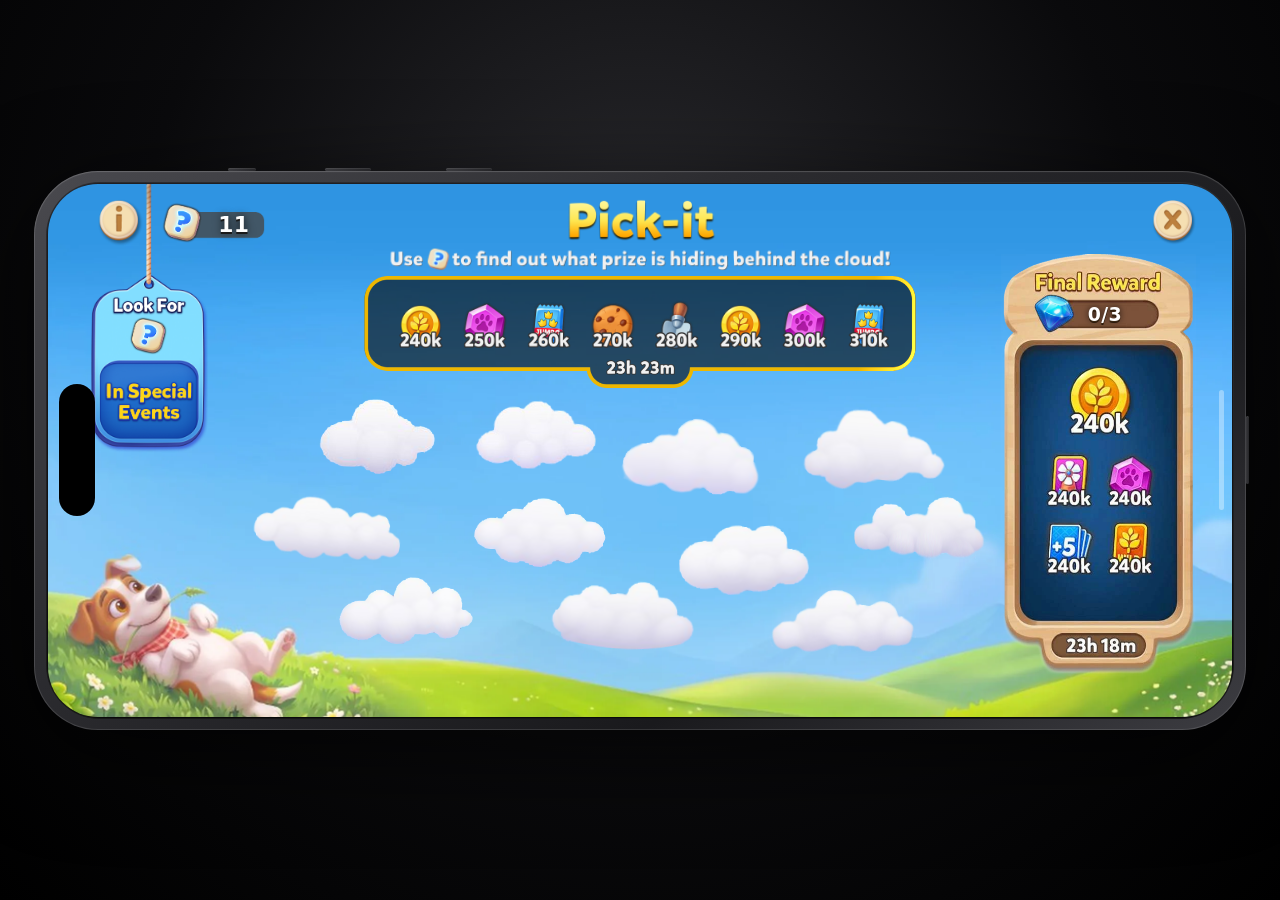
==== commit 83e65d62: "Final Prize flow: unique SKUs, almaz finale, and completion timing. Ship cloud11 and WebP characters" ====
--- a/index.html
+++ b/index.html
@@ -7,7 +7,7 @@
   <meta name="apple-mobile-web-app-capable" content="yes" />
   <meta name="apple-mobile-web-app-status-bar-style" content="black-translucent" />
   <title>Pick-it</title>
-  <link rel="stylesheet" href="css/game.css?v=meadow3" />
+  <link rel="stylesheet" href="css/game.css?v=finaldone1" />
 </head>
 <body>
   <div id="rotateOverlay" class="rotate-overlay" aria-live="polite">
@@ -36,7 +36,7 @@
           </button>
           <div class="meter-wrap visible" data-intro="meter">
             <img class="meter-bg" src="Assets/EventSkuMeter.png" alt="" />
-            <span class="meter-value" id="energyValue">8</span>
+            <span class="meter-value" id="energyValue">11</span>
           </div>
           <div class="info-panel-wrap intro-hidden" data-intro="info">
             <div class="info-swing">
@@ -48,12 +48,43 @@
           <img src="Assets/System Buttons.png" alt="" />
         </button>
         <div class="header-wrap intro-hidden" data-intro="header">
-          <img class="header-img" src="Assets/Header.png" alt="Pick-it" />
+          <img class="header-img" src="Assets/Header.png?v=cloudhdr2" alt="Pick-it" />
         </div>
       </header>
 
       <div class="final-prize-wrap intro-hidden" data-intro="panel">
-        <img src="Assets/Final Prize Panel.png" alt="Final Reward" />
+        <div class="final-prize-panel">
+          <img src="Assets/Final Prize Panel.png?v=2" alt="Final Reward" />
+          <div
+            class="final-prize-progress-fill"
+            id="finalPrizeProgressFill"
+            style="--progress-ratio: 0"
+            aria-hidden="true"
+          >
+            <img src="Assets/final_prize_progress_fill.png?v=1" alt="" />
+          </div>
+          <img
+            class="final-prize-gem-icon"
+            src="Assets/almaz_counter.png?v=2"
+            alt=""
+          />
+          <span
+            class="final-prize-progress-counter"
+            id="prizePanelProgressCounter"
+            aria-live="polite"
+            >0/3</span>
+          <div
+            class="final-prize-rewards-done"
+            id="finalPrizeRewardsDone"
+            aria-hidden="true"
+          >
+            <img class="final-prize-done" src="Assets/Done.png" alt="" />
+            <img class="final-prize-done" src="Assets/Done.png" alt="" />
+            <img class="final-prize-done" src="Assets/Done.png" alt="" />
+            <img class="final-prize-done" src="Assets/Done.png" alt="" />
+            <img class="final-prize-done" src="Assets/Done.png" alt="" />
+          </div>
+        </div>
       </div>
 
       <div class="prize-panel-wrap intro-hidden" data-intro="panel">
@@ -62,7 +93,7 @@
             <div class="prize-panel-stack">
               <img
                 class="prize-panel-fill"
-                src="Assets/Prize Panel fill.png?v=2"
+                src="Assets/Prize Panel fill.png?v=3"
                 alt=""
               />
               <div class="prize-panel-frame-layer">
@@ -100,6 +131,6 @@
       </div>
     </div>
   </div>
-  <script src="js/game.js?v=slot65"></script>
+  <script src="js/game.js?v=uniqueprizes2"></script>
 </body>
 </html>
--- a/css/game.css
+++ b/css/game.css
@@ -94,7 +94,7 @@
   width: 100%;
   height: 100%;
   border-radius: 48px;
-  background: #7ec8f0 url("../Assets/bg.jpg?v=meadow3") center bottom / cover no-repeat;
+  background: #7ec8f0 url("../Assets/bg.webp?v=bg2500v3") 32% 78% / 100% auto no-repeat;
   overflow: hidden;
   display: flex;
   flex-direction: row;
@@ -193,7 +193,7 @@
   padding: 28px;
   text-align: center;
   color: #fff;
-  background: #7ec8f0 url("../Assets/bg.jpg?v=meadow3") center bottom / cover no-repeat;
+  background: #7ec8f0 url("../Assets/bg.webp?v=bg2500v3") 32% 78% / 100% auto no-repeat;
   pointer-events: auto;
 }
 
@@ -520,7 +520,7 @@
   --close-nudge-x: 32px;
   --header-est-h: min(12.5vw, 54px);
   --prize-panel-items-mul: 0.85;
-  --prize-panel-top: calc(0.8% + 10px + var(--header-est-h) + 5px);
+  --prize-panel-top: calc(0.8% + 10px + var(--header-est-h) - 3px);
   --field-top: calc(var(--prize-panel-top) + var(--prize-panel-h) + 8px);
   --prize-panel-gap: 1px;
   --prize-panel-item-overlap: 2px;
@@ -572,6 +572,25 @@
   top: max(var(--ui-top), env(safe-area-inset-top, 8px));
 }
 
+html.is-touch.game-landscape .final-prize-wrap {
+  top: calc(
+    max(var(--ui-top), env(safe-area-inset-top, 8px)) + var(--final-prize-shift-y, 58px)
+  );
+  right: max(
+    2px,
+    calc(
+      var(--edge-x) - var(--close-nudge-x, 0px) +
+        env(safe-area-inset-right, 0px) + var(--final-prize-shift-x, 4px)
+    )
+  );
+  height: calc(
+    (
+        100% - max(var(--ui-top), env(safe-area-inset-top, 8px)) -
+          var(--final-prize-shift-y, 58px) - 6px
+      ) * var(--final-prize-scale, 0.924)
+  );
+}
+
 html.is-touch.game-landscape .btn-info,
 html.is-touch.game-landscape .btn-close {
   width: 52px;
@@ -757,47 +776,48 @@
 html.is-touch.game-landscape .slot.reward-mia img.done {
   width: calc(var(--petard-size) * 1.22 * var(--character-face-mul));
   height: calc(var(--petard-size) * 1.22 * var(--character-face-mul));
+  margin-left: -10px;
 }
 
 html.is-touch.game-landscape .slot.reward-mia.show-special-reward .slot-inner {
-  translate: 0 -2px;
+  translate: -8px 5px;
 }
 
 html.is-touch.game-landscape .slot.reward-sanny img.done {
-  width: calc(var(--petard-size) * 1.1 * var(--character-face-mul));
-  height: calc(var(--petard-size) * 1.1 * var(--character-face-mul));
-  margin-left: -4px;
+  width: calc(var(--petard-size) * 0.95 * var(--character-face-mul));
+  height: calc(var(--petard-size) * 0.95 * var(--character-face-mul));
+  margin-left: -12px;
 }
 
 html.is-touch.game-landscape .slot.reward-hoppy img.done {
-  width: calc(var(--petard-size) * 0.82 * var(--character-face-mul));
-  height: calc(var(--petard-size) * 0.82 * var(--character-face-mul));
-  margin-left: 10px;
+  width: calc(var(--petard-size) * 0.78 * var(--character-face-mul));
+  height: calc(var(--petard-size) * 0.78 * var(--character-face-mul));
+  margin-left: 0px;
 }
 
 html.is-touch.game-landscape .slot.reward-hoppy.show-special-reward img.done {
   bottom: calc(
-    var(--character-reward-bottom, 10px) + var(--petard-size) * (1 - 0.82 * var(--character-face-mul, 1)) / 2
+    var(--character-reward-bottom, 10px) + var(--petard-size) * (1 - 0.78 * var(--character-face-mul, 1)) / 2 + 8px
   );
 }
 
 html.is-touch.game-landscape .slot.reward-hoppy.show-special-reward .slot-inner {
-  translate: 24px -7px;
+  translate: 12px 2px;
 }
 
 html.is-touch.game-landscape .slot.reward-oscar img.done {
-  width: calc(var(--petard-size) * 1.05 * var(--character-face-mul));
-  height: calc(var(--petard-size) * 1.05 * var(--character-face-mul));
+  width: calc(var(--petard-size) * 0.893 * var(--character-face-mul));
+  height: calc(var(--petard-size) * 0.893 * var(--character-face-mul));
   margin-left: -6px;
 }
 
 html.is-touch.game-landscape #field .slot.reward-oscar.show-special-reward .slot-inner {
-  transform: rotate(var(--slot-tilt, 8deg)) translateY(-22px) !important;
+  transform: rotate(var(--slot-tilt, 8deg)) translateY(6px) !important;
 }
 
 html.is-touch.game-landscape .slot.reward-peggy img.done {
-  width: calc(var(--petard-size) * 1.116 * var(--character-face-mul));
-  height: calc(var(--petard-size) * 1.116 * var(--character-face-mul));
+  width: calc(var(--petard-size) * 0.95 * var(--character-face-mul));
+  height: calc(var(--petard-size) * 0.95 * var(--character-face-mul));
 }
 
 html.is-touch.game-landscape #field .slot.reward-peggy.show-special-reward .slot-inner {
@@ -805,17 +825,19 @@
 }
 
 html.is-touch.game-landscape .slot.reward-carrie img.done {
-  width: calc(var(--petard-size) * 1.14 * var(--character-face-mul));
-  height: calc(var(--petard-size) * 1.14 * var(--character-face-mul));
+  width: calc(var(--petard-size) * 0.98 * var(--character-face-mul));
+  height: calc(var(--petard-size) * 0.98 * var(--character-face-mul));
+  margin-left: -4px;
 }
 
 html.is-touch.game-landscape .slot.reward-mole img.done {
-  width: calc(var(--petard-size) * 1.05 * var(--character-face-mul));
-  height: calc(var(--petard-size) * 1.05 * var(--character-face-mul));
+  width: calc(var(--petard-size) * 0.9 * var(--character-face-mul));
+  height: calc(var(--petard-size) * 0.9 * var(--character-face-mul));
+  margin-left: 18px;
 }
 
 html.is-touch.game-landscape .slot.reward-mole.show-special-reward .slot-inner {
-  translate: 0 -16px;
+  translate: 14px 10px;
 }
 
 html.is-touch.game-landscape .info-swing img {
@@ -980,7 +1002,7 @@
   --top-left-nudge-x: -16px;
   --close-nudge-x: 14px;
   --header-est-h: min(14cqw, 62px);
-  --prize-panel-top: calc(0.8% + 10px + var(--header-est-h) + 28px);
+  --prize-panel-top: calc(0.8% + 10px + var(--header-est-h) + 16px);
   --field-top: calc(var(--prize-panel-top) + var(--prize-panel-h) + 10px);
   --header-w: 42.32%;
   --prize-panel-rise-offset: -min(88px, 16vh);
@@ -1006,6 +1028,7 @@
   --lower-row-prize-lift: 14px;
   --slot-sku-bottom: 0px;
   --character-reward-bottom: var(--slot-sku-bottom, 0px);
+  --cloud-face-bottom-mul: 0.06;
   --panel-prize-size-mul: 1.1;
 
   position: relative;
@@ -1085,16 +1108,45 @@
 }
 
 .final-prize-wrap {
-  position: absolute;
-  top: var(--prize-panel-top);
-  right: max(4px, env(safe-area-inset-right, 0px));
-  height: calc(100% - var(--prize-panel-top) - 6px);
+  --final-prize-scale: 0.924;
+  --final-prize-shift-x: 4px;
+  --final-prize-shift-y: 58px;
+  --final-prize-gem-x: 27.08%;
+  --final-prize-gem-y: 14.0%;
+  --final-prize-gem-art-w: 18.75%;
+  --final-prize-gem-art-h: 7.8125%;
+  --final-prize-gem-scale: 1;
+  --final-prize-gem-w: calc(var(--final-prize-gem-art-w) * var(--final-prize-gem-scale));
+  --final-prize-gem-h: calc(var(--final-prize-gem-art-h) * var(--final-prize-gem-scale));
+  --final-prize-progress-track-left: 21.5%;
+  --final-prize-progress-track-top: 14.3%;
+  --final-prize-progress-track-width: 57.2%;
+  --final-prize-progress-track-height: 5.2%;
+  --final-prize-progress-x: 53.2%;
+  --final-prize-progress-y: 14.15%;
+  position: absolute;
+  top: calc(max(var(--ui-top), 10px) + var(--final-prize-shift-y));
+  right: calc(
+    var(--edge-x) - var(--close-nudge-x, 0px) + var(--final-prize-shift-x)
+  );
+  height: calc(
+    (100% - max(var(--ui-top), 10px) - var(--final-prize-shift-y) - 6px) *
+      var(--final-prize-scale)
+  );
   z-index: 26;
   opacity: 0;
-  pointer-events: none;
-}
-
-.final-prize-wrap img {
+  transform: translateX(calc(105% + 28px));
+  pointer-events: none;
+}
+
+.final-prize-panel {
+  position: relative;
+  display: inline-block;
+  height: 100%;
+  vertical-align: top;
+}
+
+.final-prize-panel > img:not(.final-prize-gem-icon) {
   display: block;
   height: 100%;
   width: auto;
@@ -1102,13 +1154,156 @@
   object-position: right top;
 }
 
+/* Cyan fill — grows from under the gem, rounded on the right */
+.final-prize-progress-fill {
+  --progress-ratio: 0;
+  position: absolute;
+  left: var(--final-prize-progress-track-left);
+  top: var(--final-prize-progress-track-top);
+  width: var(--final-prize-progress-track-width);
+  height: var(--final-prize-progress-track-height);
+  min-height: 5px;
+  z-index: 5;
+  transform: translateY(-50%) scaleX(var(--progress-ratio));
+  transform-origin: left center;
+  overflow: hidden;
+  border-radius: 0 999px 999px 0;
+  opacity: 1;
+  visibility: visible;
+  transition: transform 0.55s cubic-bezier(0.22, 1, 0.36, 1);
+  pointer-events: none;
+}
+
+.final-prize-progress-fill img {
+  display: block;
+  width: 100%;
+  height: 100%;
+  object-fit: fill;
+  object-position: left center;
+}
+
+/* Counter gem — aligned to progress bar art (replaces baked diamond) */
+.final-prize-gem-icon {
+  position: absolute;
+  left: var(--final-prize-gem-x);
+  top: var(--final-prize-gem-y);
+  width: var(--final-prize-gem-w);
+  height: var(--final-prize-gem-h);
+  z-index: 6;
+  transform: translate(-50%, -50%);
+  object-fit: contain;
+  pointer-events: none;
+}
+
+/* Dynamic 0/3 over baked 0/4 on Final Prize progress bar */
+.final-prize-progress-counter {
+  position: absolute;
+  left: var(--final-prize-progress-x);
+  top: var(--final-prize-progress-y);
+  z-index: 7;
+  transform: translate(-50%, -50%);
+  font-size: clamp(18px, 3.55cqmin, 30px);
+  font-weight: 800;
+  line-height: 1;
+  letter-spacing: 0.02em;
+  color: #fff;
+  text-shadow:
+    0 1px 0 #3d2814,
+    0 2px 0 #2a1a0c,
+    0 0 6px rgba(0, 0, 0, 0.75);
+  pointer-events: none;
+  white-space: nowrap;
+}
+
+html.is-touch.game-landscape .final-prize-progress-counter {
+  font-size: clamp(17px, 3.3cqmin, 28px);
+}
+
+/* Done badges over Final Prize panel reward art (shown at 3/3) */
+.final-prize-rewards-done {
+  position: absolute;
+  inset: 0;
+  z-index: 9;
+  pointer-events: none;
+  opacity: 0;
+  visibility: hidden;
+}
+
+.final-prize-rewards-done.is-visible {
+  opacity: 1;
+  visibility: visible;
+}
+
+.final-prize-rewards-done .final-prize-done {
+  position: absolute;
+  width: 24%;
+  height: auto;
+  max-width: 100%;
+  object-fit: contain;
+  transform: translate(-50%, -50%) scale(0.25);
+  opacity: 0;
+}
+
+.final-prize-rewards-done.is-visible .final-prize-done {
+  animation: panelDonePop 0.42s cubic-bezier(0.34, 1.56, 0.64, 1) forwards;
+}
+
+.final-prize-rewards-done .final-prize-done:nth-child(1) {
+  left: 50%;
+  top: 31.5%;
+  animation-delay: 0s;
+}
+
+.final-prize-rewards-done .final-prize-done:nth-child(2) {
+  left: 29%;
+  top: 48%;
+  animation-delay: 0.07s;
+}
+
+.final-prize-rewards-done .final-prize-done:nth-child(3) {
+  left: 71%;
+  top: 48%;
+  animation-delay: 0.14s;
+}
+
+.final-prize-rewards-done .final-prize-done:nth-child(4) {
+  left: 29%;
+  top: 67.5%;
+  animation-delay: 0.21s;
+}
+
+.final-prize-rewards-done .final-prize-done:nth-child(5) {
+  left: 71%;
+  top: 67.5%;
+  animation-delay: 0.28s;
+}
+
+.final-prize-wrap.intro-hidden[data-intro="panel"] {
+  opacity: 0;
+  transform: translateX(calc(105% + 28px));
+}
+
 .final-prize-wrap.visible {
-  animation: prizePanelFadeIn var(--prize-panel-rise-duration, 0.85s) ease both;
+  animation: finalPrizeSlideIn var(--final-prize-slide-duration, 0.95s)
+    cubic-bezier(0.22, 1, 0.36, 1) both;
+  pointer-events: none;
+}
+
+@keyframes finalPrizeSlideIn {
+  from {
+    opacity: 0;
+    transform: translateX(calc(105% + 28px));
+  }
+  to {
+    opacity: 1;
+    transform: translateX(0);
+  }
 }
 
 .stage--game-complete .final-prize-wrap {
   animation: none;
   opacity: 0;
+  transform: translateX(calc(105% + 28px));
 }
 
 .prize-panel-wrap {
@@ -1466,6 +1661,7 @@
   min-width: 52px;
   max-width: 136px;
   height: var(--petard-size);
+  --petard-float-amp: 7px;
   --petard-slot-x: 0px;
   --petard-slot-y: calc(-50% + var(--petard-row-drop, 0px));
   transform: translate(calc(-50% + var(--petard-slot-x)), var(--petard-slot-y));
@@ -1526,16 +1722,52 @@
   height: calc(var(--petard-size) * 1.15);
 }
 
-.slot.opening img.cube {
-  visibility: hidden !important;
-  opacity: 0 !important;
-  transition: none !important;
-  animation: none !important;
+.slot.opening img.cube.petard {
+  pointer-events: none;
+  animation: cloudDissolve 0.78s ease forwards !important;
+}
+
+@keyframes cloudDissolve {
+  0% {
+    opacity: 1;
+    transform: translateX(-50%) translateY(0) scale(1);
+    filter: blur(0);
+  }
+  55% {
+    opacity: 0.45;
+    filter: blur(1.5px);
+  }
+  100% {
+    opacity: 0;
+    visibility: hidden;
+    transform: translateX(-50%) translateY(-6px) scale(1.03);
+    filter: blur(3px);
+  }
 }
 
 .slot.intro-hidden {
   opacity: 0;
   pointer-events: none;
+}
+
+.slot.cloud-fade-in {
+  opacity: 0;
+  pointer-events: none;
+  animation: cloudFadeIn 0.95s ease forwards;
+  animation-delay: var(--cloud-fade-delay, 0s);
+}
+
+.slot.cloud-fade-in img.cube {
+  animation: none !important;
+}
+
+@keyframes cloudFadeIn {
+  from {
+    opacity: 0;
+  }
+  to {
+    opacity: 1;
+  }
 }
 
 /* Petard fly-in positions are driven in JS (1s, tilt-aligned arc) */
@@ -1583,8 +1815,10 @@
 /* Petards 1 & 3 — lift prize + petard (petard 2 uses default row height) */
 #field .slot[data-index="0"] img.prize,
 #field .slot[data-index="0"] img.cube,
+#field .slot[data-index="0"] .cloud-hit,
 #field .slot[data-index="2"] img.prize,
-#field .slot[data-index="2"] img.cube {
+#field .slot[data-index="2"] img.cube,
+#field .slot[data-index="2"] .cloud-hit {
   bottom: calc(var(--slot-sku-bottom, 0px) + 10px);
 }
 
@@ -1599,7 +1833,8 @@
 
 /* Petard 2 — lift prize + petard */
 #field .slot[data-index="1"] img.prize,
-#field .slot[data-index="1"] img.cube {
+#field .slot[data-index="1"] img.cube,
+#field .slot[data-index="1"] .cloud-hit {
   bottom: calc(var(--slot-sku-bottom, 0px) + 28px);
 }
 
@@ -1609,7 +1844,8 @@
 
 /* Petard 8 — lift prize + petard */
 #field .slot[data-index="7"] img.prize,
-#field .slot[data-index="7"] img.cube {
+#field .slot[data-index="7"] img.cube,
+#field .slot[data-index="7"] .cloud-hit {
   bottom: calc(var(--slot-sku-bottom, 0px) + 26px);
 }
 
@@ -1628,7 +1864,8 @@
 
 /* Petard 6 — lift on field */
 #field .slot[data-index="5"] img.prize,
-#field .slot[data-index="5"] img.cube {
+#field .slot[data-index="5"] img.cube,
+#field .slot[data-index="5"] .cloud-hit {
   bottom: calc(var(--slot-sku-bottom, 0px) + 32px);
 }
 
@@ -1636,15 +1873,101 @@
   bottom: calc(var(--character-reward-bottom, var(--slot-sku-bottom, 0px)) + 38px);
 }
 
+#field .slot {
+  --cloud-field-mul: 0.65;
+  overflow: visible;
+}
+
+#field .slot.pickable {
+  overflow: visible;
+}
+
+/* Cloud 5 — wider art; give slot + hit a bit more room on the right */
+#field .slot[data-index="4"] {
+  max-width: 172px;
+}
+
+#field .slot[data-index="4"] .cloud-hit {
+  z-index: 7;
+}
+
+#field .slot img.cube.petard,
+#field .slot .cloud-hit {
+  --cloud-field-mul: 0.65;
+  width: calc(var(--petard-size) * 1.55 * var(--cloud-field-mul));
+  height: calc(var(--petard-size) * 0.72 * var(--cloud-field-mul));
+  filter: none;
+}
+
+#field .slot .cloud-hit {
+  position: absolute;
+  left: 50%;
+  bottom: var(--slot-sku-bottom, 0px);
+  transform: translateX(-50%);
+  padding: 0;
+  margin: 0;
+  border: 0;
+  background: transparent;
+  -webkit-tap-highlight-color: transparent;
+  cursor: pointer;
+  z-index: 6;
+  pointer-events: auto;
+}
+
+#field .slot .cloud-hit:focus-visible {
+  outline: 2px solid rgba(255, 255, 255, 0.4);
+  outline-offset: 2px;
+}
+
+#field .slot[data-index="2"] {
+  --cloud-field-mul: 0.72;
+}
+
+#field .slot[data-index="4"] {
+  --cloud-field-mul: 0.78;
+}
+
+#field .slot[data-index="10"] {
+  --cloud-field-mul: 0.715;
+}
+
+/* Cloud 3 — slightly larger than default */
+#field .slot[data-index="2"] img.cube.petard {
+  --cloud-field-mul: 0.72;
+}
+
+/* Cloud 5 — +20% vs default 0.65 */
+#field .slot[data-index="4"] img.cube.petard {
+  --cloud-field-mul: 0.78;
+}
+
+/* Cloud 11 — +10% vs default 0.65 */
+#field .slot[data-index="10"] img.cube.petard {
+  --cloud-field-mul: 0.715;
+}
+
+.slot.almaz-cloud-vanish img.cube,
+.slot.almaz-cloud-vanish .cloud-hit {
+  opacity: 0 !important;
+  visibility: hidden !important;
+  transition: opacity 0.35s ease, visibility 0.35s ease;
+}
+
 .slot img.cube {
   z-index: 3;
-  cursor: pointer;
-  pointer-events: auto;
+  cursor: default;
+  pointer-events: none;
   transform: translateX(-50%);
 }
 
 .slot:not(.disabled):not(.opening):not(.intro-hidden):not(.petard-settling) img.cube {
-  animation: petardFloat var(--float-dur, 2.85s) ease-in-out infinite;
+  animation: petardFloat var(--float-dur, 4.8s) ease-in-out infinite;
+  animation-delay: var(--float-delay, 0s);
+  animation-fill-mode: backwards;
+}
+
+.slot:not(.disabled):not(.opening):not(.intro-hidden):not(.petard-settling) .cloud-hit {
+  animation: petardFloat var(--float-dur, 4.8s) ease-in-out infinite;
   animation-delay: var(--float-delay, 0s);
   animation-fill-mode: backwards;
 }
@@ -1655,7 +1978,7 @@
     transform: translateX(-50%) translateY(0);
   }
   50% {
-    transform: translateX(-50%) translateY(-10px);
+    transform: translateX(-50%) translateY(calc(-1 * var(--petard-float-amp, 7px)));
   }
 }
 
@@ -1958,8 +2281,9 @@
 .vfx-burst {
   position: absolute;
   transform: translate(-50%, -50%);
-  width: 175px;
-  height: 175px;
+  width: 148px;
+  height: 148px;
+  filter: drop-shadow(0 0 14px rgba(255, 255, 255, 0.55));
 }
 
 .vfx-burst-transform {
@@ -2061,62 +2385,64 @@
   background: repeating-conic-gradient(
     from -8deg at 50% 50%,
     transparent 0deg 14deg,
-    rgba(255, 248, 230, 0.06) 14deg 16deg,
-    rgba(255, 228, 160, 0.38) 16deg 18.5deg,
-    rgba(255, 255, 255, 0.72) 18.5deg 19.5deg,
-    rgba(255, 228, 160, 0.38) 19.5deg 22deg,
-    rgba(255, 248, 230, 0.06) 22deg 24deg,
+    rgba(255, 255, 255, 0.12) 14deg 16deg,
+    rgba(255, 255, 255, 0.52) 16deg 18.5deg,
+    rgba(255, 255, 255, 0.95) 18.5deg 19.5deg,
+    rgba(255, 255, 255, 0.52) 19.5deg 22deg,
+    rgba(255, 255, 255, 0.12) 22deg 24deg,
     transparent 24deg 40deg
   );
-  filter: blur(0.35px);
+  filter: blur(0.5px) brightness(1.22)
+    drop-shadow(0 0 10px rgba(255, 255, 255, 0.85));
   -webkit-mask-image: radial-gradient(
     circle at 50% 50%,
     #000 0%,
-    #000 12%,
-    rgba(0, 0, 0, 0.85) 32%,
-    rgba(0, 0, 0, 0.4) 50%,
-    transparent 62%
+    #000 14%,
+    rgba(0, 0, 0, 0.9) 28%,
+    rgba(0, 0, 0, 0.35) 40%,
+    transparent 46%
   );
   mask-image: radial-gradient(
     circle at 50% 50%,
     #000 0%,
-    #000 12%,
-    rgba(0, 0, 0, 0.85) 32%,
-    rgba(0, 0, 0, 0.4) 50%,
-    transparent 62%
+    #000 14%,
+    rgba(0, 0, 0, 0.9) 28%,
+    rgba(0, 0, 0, 0.35) 40%,
+    transparent 46%
   );
   animation: vfxRaysPrimary 0.92s cubic-bezier(0.25, 0.9, 0.35, 1) forwards;
 }
 
 .vfx-rays-secondary {
-  width: 118%;
-  height: 118%;
+  width: 102%;
+  height: 102%;
   background: repeating-conic-gradient(
     from 14deg at 50% 50%,
     transparent 0deg 20deg,
-    rgba(255, 190, 120, 0.12) 20deg 22deg,
-    rgba(255, 240, 200, 0.35) 22deg 23.5deg,
-    rgba(200, 230, 255, 0.22) 23.5deg 24.5deg,
-    rgba(255, 240, 200, 0.35) 24.5deg 26deg,
-    rgba(255, 190, 120, 0.12) 26deg 28deg,
+    rgba(255, 255, 255, 0.14) 20deg 22deg,
+    rgba(255, 255, 255, 0.42) 22deg 23.5deg,
+    rgba(255, 255, 255, 0.65) 23.5deg 24.5deg,
+    rgba(255, 255, 255, 0.42) 24.5deg 26deg,
+    rgba(255, 255, 255, 0.14) 26deg 28deg,
     transparent 28deg 45deg
   );
-  filter: blur(1.8px);
+  filter: blur(2px) brightness(1.18)
+    drop-shadow(0 0 16px rgba(255, 255, 255, 0.65));
   mix-blend-mode: screen;
-  opacity: 0.85;
+  opacity: 0.95;
   -webkit-mask-image: radial-gradient(
     circle at 50% 50%,
     transparent 0%,
-    #000 22%,
-    rgba(0, 0, 0, 0.55) 48%,
-    transparent 64%
+    #000 20%,
+    rgba(0, 0, 0, 0.5) 38%,
+    transparent 48%
   );
   mask-image: radial-gradient(
     circle at 50% 50%,
     transparent 0%,
-    #000 22%,
-    rgba(0, 0, 0, 0.55) 48%,
-    transparent 64%
+    #000 20%,
+    rgba(0, 0, 0, 0.5) 38%,
+    transparent 48%
   );
   animation: vfxRaysSecondary 1s ease-out forwards;
 }
@@ -2125,17 +2451,20 @@
   position: absolute;
   left: 50%;
   top: 50%;
-  width: 32%;
-  height: 32%;
+  width: 36%;
+  height: 36%;
   transform: translate(-50%, -50%);
   border-radius: 50%;
   background: radial-gradient(
     circle,
-    rgba(255, 255, 255, 0.98) 0%,
-    rgba(255, 248, 220, 0.75) 42%,
-    rgba(255, 210, 130, 0.15) 68%,
+    rgba(255, 255, 255, 1) 0%,
+    rgba(255, 255, 255, 0.88) 38%,
+    rgba(255, 255, 255, 0.35) 62%,
     transparent 100%
   );
+  box-shadow:
+    0 0 22px rgba(255, 255, 255, 0.95),
+    0 0 44px rgba(255, 255, 255, 0.55);
   mix-blend-mode: screen;
   animation: vfxRaysCore 0.82s ease-out forwards;
 }
@@ -2155,7 +2484,7 @@
   }
   100% {
     opacity: 0;
-    transform: translate(-50%, -50%) rotate(28deg) scale(1.04);
+    transform: translate(-50%, -50%) rotate(28deg) scale(0.9);
   }
 }
 
@@ -2169,7 +2498,7 @@
   }
   100% {
     opacity: 0;
-    transform: translate(-50%, -50%) rotate(-20deg) scale(1.02);
+    transform: translate(-50%, -50%) rotate(-20deg) scale(0.88);
   }
 }
 
@@ -2325,10 +2654,15 @@
   width: var(--sz, 12px);
   height: var(--sz, 12px);
   border-radius: 50%;
-  background: radial-gradient(circle at 35% 35%, #fff 0%, var(--c, #fff) 45%, var(--c, #fff) 100%);
+  background: radial-gradient(
+    circle at 35% 35%,
+    #fff 0%,
+    #fff 40%,
+    rgba(255, 255, 255, 0.75) 100%
+  );
   box-shadow:
-    0 0 8px var(--c, #fff),
-    0 0 16px color-mix(in srgb, var(--c, #fff) 65%, transparent);
+    0 0 8px #fff,
+    0 0 16px rgba(255, 255, 255, 0.75);
   animation: sparkFly var(--dur, 0.6s) ease-out forwards;
 }
 
@@ -2382,6 +2716,48 @@
   animation: revealPrizePop 0.45s cubic-bezier(0.34, 1.56, 0.64, 1) forwards;
 }
 
+.reveal-prize.reveal-prize--cloud-center {
+  width: min(11cqw, 120px);
+  max-width: 120px;
+  transform: translate(-50%, -50%);
+  transform-origin: 50% 50%;
+  object-position: center center;
+  animation: revealPrizePopCenter 0.45s cubic-bezier(0.34, 1.56, 0.64, 1) forwards;
+}
+
+.reveal-prize.reveal-prize--almaz-fly {
+  z-index: 52;
+  backface-visibility: hidden;
+}
+
+.reveal-prize.reveal-prize--almaz-fly.is-flying {
+  animation: almazFlySpinRight var(--almaz-fly-ms, 720ms)
+    cubic-bezier(0.22, 0.61, 0.36, 1) forwards;
+  transform: translate(-50%, -50%) rotate(0deg);
+  transform-origin: 50% 50%;
+  will-change: transform, left, top, width;
+}
+
+@keyframes almazFlySpinRight {
+  from {
+    transform: translate(-50%, -50%) rotate(0deg);
+  }
+  to {
+    transform: translate(-50%, -50%) rotate(var(--almaz-fly-spin, -5deg));
+  }
+}
+
+@keyframes revealPrizePopCenter {
+  from {
+    opacity: 0;
+    transform: translate(-50%, -50%) scale(0.25);
+  }
+  to {
+    opacity: 1;
+    transform: translate(-50%, -50%) scale(1.08);
+  }
+}
+
 @keyframes revealPrizePop {
   from {
     opacity: 0;
@@ -2413,7 +2789,8 @@
   }
 }
 
-.slot.waiting-first-pick img.cube {
+.slot.waiting-first-pick img.cube,
+.slot.waiting-first-pick .cloud-hit {
   pointer-events: none;
   cursor: default;
 }
@@ -2423,6 +2800,30 @@
   cursor: default;
   animation: none;
   filter: brightness(0.85);
+}
+
+.slot.disabled .cloud-hit,
+.slot.opening .cloud-hit,
+.slot.intro-hidden .cloud-hit,
+.slot.petard-fly-in .cloud-hit,
+.slot.petard-settling .cloud-hit {
+  pointer-events: none;
+  cursor: default;
+  animation: none !important;
+}
+
+#field .slot.show-special-reward .cloud-hit,
+#field .slot.disabled .cloud-hit {
+  display: none;
+}
+
+#field .slot.disabled img.cube.petard,
+#field .slot.show-special-reward img.cube.petard {
+  opacity: 0 !important;
+  visibility: hidden !important;
+  animation: none !important;
+  filter: none !important;
+  pointer-events: none;
 }
 
 .slot.show-special-reward .slot-inner::before {
@@ -2438,8 +2839,8 @@
 }
 
 .slot.reward-sanny.show-special-reward .slot-inner::before {
-  width: calc(var(--petard-size) * 1.12);
-  height: calc(var(--petard-size) * 1.12);
+  width: calc(var(--petard-size) * 0.97);
+  height: calc(var(--petard-size) * 0.97);
   margin-left: 0;
   bottom: 5%;
 }
@@ -2449,11 +2850,13 @@
   width: calc(var(--petard-size) * 1.4);
   height: calc(var(--petard-size) * 1.4);
   bottom: var(--character-reward-bottom, var(--slot-sku-bottom, 0px));
-  filter: brightness(1);
-  will-change: filter;
+  filter: none;
+  will-change: transform;
+  opacity: 0;
   animation:
-    specialRewardFlashIn 0.35s cubic-bezier(0.33, 1, 0.68, 1) forwards,
-    characterBrightnessPulse 4s ease-in-out infinite;
+    characterFaceFadeIn 1.05s ease forwards,
+    petardFloat var(--float-dur, 4.8s) ease-in-out 1.05s infinite;
+  animation-delay: 0s, calc(1.05s + var(--float-delay, 0s));
 }
 
 .slot.reward-sam img.done {
@@ -2465,10 +2868,11 @@
 .slot.reward-mia img.done {
   width: calc(var(--petard-size) * 1.22);
   height: calc(var(--petard-size) * 1.22);
+  margin-left: -10px;
 }
 
 .slot.reward-mia.show-special-reward .slot-inner {
-  translate: 0 -2px;
+  translate: -8px 5px;
 }
 
 .slot.reward-mia.show-special-reward .slot-inner::before {
@@ -2477,102 +2881,177 @@
 }
 
 .slot.reward-hoppy img.done {
-  width: calc(var(--petard-size) * 0.82);
-  height: calc(var(--petard-size) * 0.82);
-  margin-left: -4px;
+  width: calc(var(--petard-size) * 0.78);
+  height: calc(var(--petard-size) * 0.78);
+  margin-left: -12px;
 }
 
 .slot.reward-hoppy.show-special-reward img.done {
   bottom: calc(
     var(--character-reward-bottom, var(--slot-sku-bottom, 0px)) +
-      var(--petard-size) * (1 - 0.82 * var(--character-face-mul, 1)) / 2
+      var(--petard-size) * (1 - 0.78 * var(--character-face-mul, 1)) / 2
   );
 }
 
 .slot.reward-hoppy.show-special-reward .slot-inner {
-  translate: 22px -5px;
+  translate: 12px 3px;
 }
 
 .slot.reward-hoppy.show-special-reward .slot-inner::before {
+  width: calc(var(--petard-size) * 0.84);
+  height: calc(var(--petard-size) * 0.84);
+  margin-left: -16px;
+  bottom: 16%;
+}
+
+.slot.reward-oscar img.done {
+  width: calc(var(--petard-size) * 0.893);
+  height: calc(var(--petard-size) * 0.893);
+  margin-left: -6px;
+}
+
+#field .slot.reward-oscar.show-special-reward .slot-inner {
+  transform: rotate(var(--slot-tilt, 8deg)) translateY(6px) !important;
+}
+
+#field .slot[data-index="3"]:not(.show-special-reward) .slot-inner {
+  transform: rotate(var(--slot-tilt, 8deg)) translateY(-8px) !important;
+}
+
+.slot.reward-oscar.show-special-reward .slot-inner::before {
+  width: calc(var(--petard-size) * 0.986);
+  height: calc(var(--petard-size) * 0.986);
+}
+
+.slot.reward-peggy img.done {
+  width: calc(var(--petard-size) * 0.95);
+  height: calc(var(--petard-size) * 0.95);
+  margin-left: 14px;
+}
+
+#field .slot.reward-peggy.show-special-reward .slot-inner {
+  transform: rotate(var(--slot-tilt, 8deg)) translateY(20px) !important;
+}
+
+.slot.reward-peggy.show-special-reward .slot-inner::before {
+  width: calc(var(--petard-size) * 1.04);
+  height: calc(var(--petard-size) * 1.04);
+  margin-left: 14px;
+}
+
+.slot.reward-carrie img.done {
+  width: calc(var(--petard-size) * 0.98);
+  height: calc(var(--petard-size) * 0.98);
+  margin-left: -4px;
+}
+
+.slot.reward-carrie.show-special-reward .slot-inner::before {
+  width: calc(var(--petard-size) * 1.08);
+  height: calc(var(--petard-size) * 1.08);
+}
+
+.slot.reward-mole img.done {
   width: calc(var(--petard-size) * 0.9);
   height: calc(var(--petard-size) * 0.9);
-  margin-left: -16px;
-  bottom: 16%;
-}
-
-.slot.reward-oscar img.done {
-  width: calc(var(--petard-size) * 1.05);
-  height: calc(var(--petard-size) * 1.05);
-  margin-left: -6px;
-}
-
-#field .slot.reward-oscar.show-special-reward .slot-inner {
-  transform: rotate(var(--slot-tilt, 8deg)) translateY(-20px) !important;
-}
-
-#field .slot[data-index="3"]:not(.show-special-reward) .slot-inner {
-  transform: rotate(var(--slot-tilt, 8deg)) translateY(-8px) !important;
-}
-
-.slot.reward-oscar.show-special-reward .slot-inner::before {
-  width: calc(var(--petard-size) * 1.16);
-  height: calc(var(--petard-size) * 1.16);
-}
-
-.slot.reward-peggy img.done {
-  width: calc(var(--petard-size) * 1.116);
-  height: calc(var(--petard-size) * 1.116);
-  margin-left: 14px;
-}
-
-#field .slot.reward-peggy.show-special-reward .slot-inner {
-  transform: rotate(var(--slot-tilt, 8deg)) translateY(20px) !important;
-}
-
-.slot.reward-peggy.show-special-reward .slot-inner::before {
-  width: calc(var(--petard-size) * 1.224);
-  height: calc(var(--petard-size) * 1.224);
-  margin-left: 14px;
-}
-
-.slot.reward-carrie img.done {
-  width: calc(var(--petard-size) * 1.14);
-  height: calc(var(--petard-size) * 1.14);
-}
-
-.slot.reward-carrie.show-special-reward .slot-inner::before {
-  width: calc(var(--petard-size) * 1.24);
-  height: calc(var(--petard-size) * 1.24);
-}
-
-.slot.reward-mole img.done {
-  width: calc(var(--petard-size) * 1.05);
-  height: calc(var(--petard-size) * 1.05);
+  margin-left: 18px;
 }
 
 .slot.reward-mole.show-special-reward .slot-inner {
-  translate: 0 -14px;
+  translate: 14px 10px;
 }
 
 .slot.reward-mole.show-special-reward .slot-inner::before {
-  width: calc(var(--petard-size) * 1.16);
-  height: calc(var(--petard-size) * 1.16);
+  width: calc(var(--petard-size) * 0.99);
+  height: calc(var(--petard-size) * 0.99);
 }
 
 .slot.reward-sanny img.done {
-  width: calc(var(--petard-size) * 1.1);
-  height: calc(var(--petard-size) * 1.1);
-  margin-left: -4px;
-}
-
-@keyframes specialRewardFlashIn {
+  width: calc(var(--petard-size) * 0.95);
+  height: calc(var(--petard-size) * 0.95);
+  margin-left: -12px;
+}
+
+.slot.reward-rita img.done {
+  width: calc(var(--petard-size) * 0.7);
+  height: calc(var(--petard-size) * 0.7);
+  margin-left: 10px;
+}
+
+html.is-touch.game-landscape .slot.reward-rita img.done {
+  width: calc(var(--petard-size) * 0.7 * var(--character-face-mul));
+  height: calc(var(--petard-size) * 0.7 * var(--character-face-mul));
+  margin-left: 10px;
+}
+
+.slot.reward-rita.show-special-reward .slot-inner::before {
+  width: calc(var(--petard-size) * 0.76);
+  height: calc(var(--petard-size) * 0.76);
+  margin-left: 8px;
+}
+
+/* Prize face — center of cloud bbox */
+#field .slot.show-special-reward img.done {
+  bottom: calc(var(--petard-size) * 0.72 * var(--cloud-field-mul) * var(--cloud-face-bottom-mul, 0.06)) !important;
+  left: 50%;
+  margin-left: 0 !important;
+}
+
+#field .slot.reward-mia.show-special-reward img.done {
+  bottom: calc(
+    var(--petard-size) * 0.72 * var(--cloud-field-mul) * var(--cloud-face-bottom-mul, 0.06) - 18px
+  ) !important;
+  margin-left: -10px !important;
+}
+
+#field .slot.reward-oscar.show-special-reward img.done {
+  bottom: calc(
+    var(--petard-size) * 0.72 * var(--cloud-field-mul) * var(--cloud-face-bottom-mul, 0.06) - 26px
+  ) !important;
+}
+
+#field .slot.reward-carrie.show-special-reward img.done {
+  bottom: calc(
+    var(--petard-size) * 0.72 * var(--cloud-field-mul) * var(--cloud-face-bottom-mul, 0.06) - 18px
+  ) !important;
+  margin-left: -4px !important;
+}
+
+#field .slot.reward-sanny.show-special-reward img.done {
+  bottom: calc(
+    var(--petard-size) * 0.72 * var(--cloud-field-mul) * var(--cloud-face-bottom-mul, 0.06) - 18px
+  ) !important;
+  margin-left: -12px !important;
+}
+
+#field .slot.reward-rita.show-special-reward img.done {
+  bottom: calc(
+    var(--petard-size) * 0.72 * var(--cloud-field-mul) * var(--cloud-face-bottom-mul, 0.06) - 12px
+  ) !important;
+  margin-left: 10px !important;
+}
+
+#field .slot.reward-hoppy.show-special-reward img.done {
+  bottom: calc(
+    var(--petard-size) * 0.72 * var(--cloud-field-mul) * var(--cloud-face-bottom-mul, 0.06) - 2px
+  ) !important;
+  margin-left: -12px !important;
+}
+
+#field .slot.reward-mole.show-special-reward img.done {
+  bottom: calc(
+    var(--petard-size) * 0.72 * var(--cloud-field-mul) * var(--cloud-face-bottom-mul, 0.06) - 24px
+  ) !important;
+  margin-left: 18px !important;
+}
+
+@keyframes characterFaceFadeIn {
   from {
     opacity: 0;
-    transform: translateX(-50%) scale(0.97);
+    transform: translateX(-50%) translateY(8px);
   }
   to {
     opacity: 1;
-    transform: translateX(-50%) scale(1);
+    transform: translateX(-50%) translateY(0);
   }
 }
 
@@ -2587,13 +3066,7 @@
 }
 
 .character-sparkle-ring {
-  position: absolute;
-  left: 50%;
-  bottom: 42%;
-  z-index: 3;
-  width: 0;
-  height: 0;
-  pointer-events: none;
+  display: none !important;
 }
 
 .char-ambient-spark {
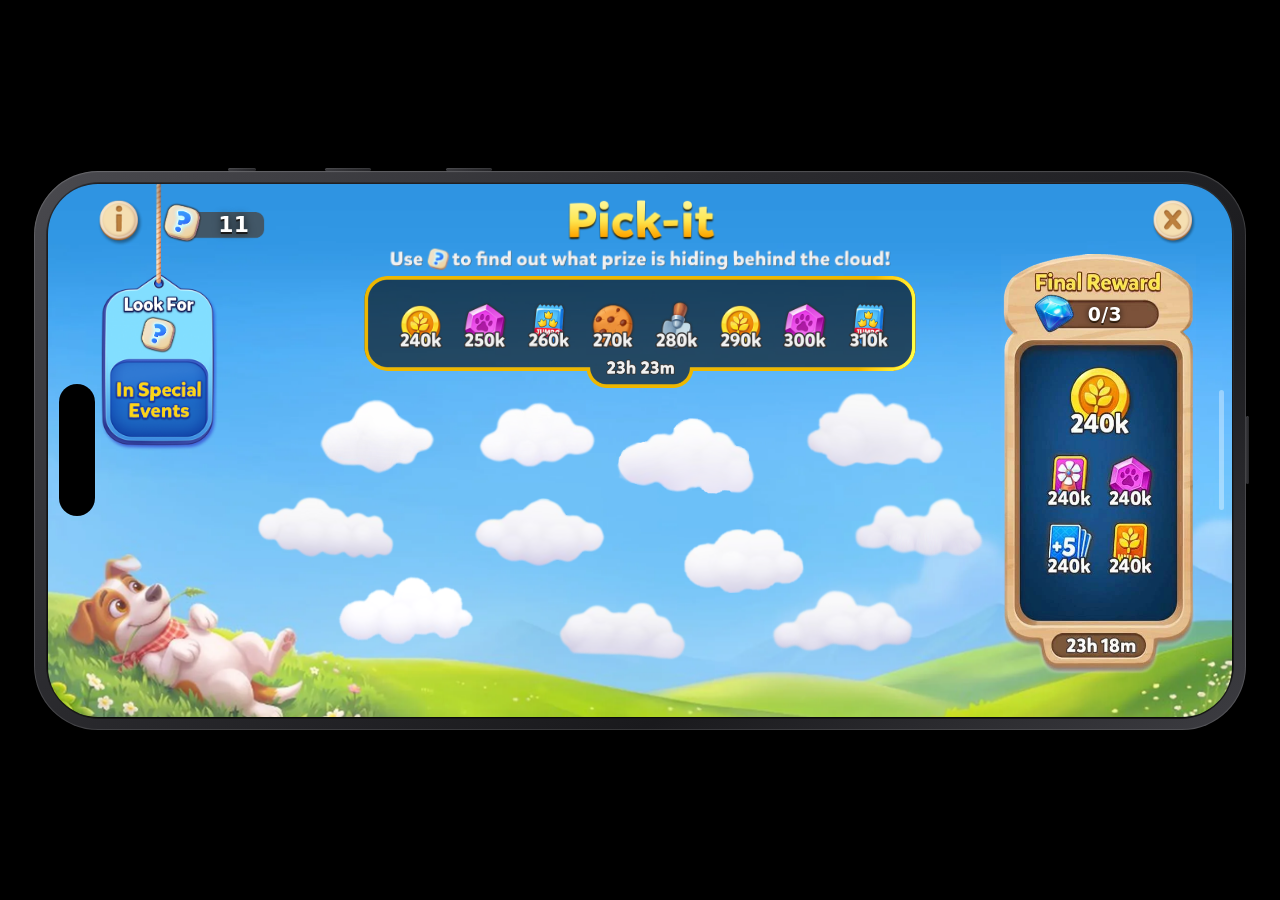
==== commit dfc00bc9: "Refresh cloud art, layout tweaks, and mobile UI polish. Update cloud PNGs and positions, black page " ====
--- a/index.html
+++ b/index.html
@@ -7,7 +7,7 @@
   <meta name="apple-mobile-web-app-capable" content="yes" />
   <meta name="apple-mobile-web-app-status-bar-style" content="black-translucent" />
   <title>Pick-it</title>
-  <link rel="stylesheet" href="css/game.css?v=finaldone1" />
+  <link rel="stylesheet" href="css/game.css?v=info-shift1" />
 </head>
 <body>
   <div id="rotateOverlay" class="rotate-overlay" aria-live="polite">
@@ -131,6 +131,6 @@
       </div>
     </div>
   </div>
-  <script src="js/game.js?v=uniqueprizes2"></script>
+  <script src="js/game.js?v=cloud5up1"></script>
 </body>
 </html>
--- a/css/game.css
+++ b/css/game.css
@@ -9,7 +9,7 @@
 html,
 body {
   height: 100%;
-  background: radial-gradient(ellipse at 50% 30%, #2a2a2e 0%, #0a0a0c 55%, #000 100%);
+  background: #000;
   overflow: hidden;
   font-family: system-ui, -apple-system, Segoe UI, sans-serif;
   -webkit-tap-highlight-color: transparent;
@@ -329,7 +329,7 @@
     margin: 0;
     overflow: hidden;
     overscroll-behavior: none;
-    background: #0a1020;
+    background: #000;
   }
 
   #app,
@@ -470,6 +470,7 @@
 
 html.is-touch.game-landscape .stage {
   --info-panel-scale: calc(0.9555 * 0.85);
+  --info-panel-shift-x: 10px;
   --top-left-nudge-x: -10px;
   /* Rope Y: top of stage + lift info panel slightly */
   --info-rope-top: calc(
@@ -479,6 +480,7 @@
 
 html:not(.is-touch) .iphone .stage {
   --info-panel-scale: 0.9555;
+  --info-panel-shift-x: 10px;
   --top-left-nudge-x: 0px;
   --info-rope-top: calc(-1 * max(var(--ui-top), 10px));
   --prize-panel-items-drop: -10px;
@@ -493,7 +495,7 @@
 html.is-touch.game-landscape .info-panel-wrap,
 html:not(.is-touch) .iphone .info-panel-wrap {
   position: absolute;
-  left: var(--info-rope-x, 55px);
+  left: calc(var(--info-rope-x, 55px) + var(--info-panel-shift-x, 0px));
   top: var(--info-rope-top, -8px);
   margin-left: 0;
   margin-top: 0;
@@ -699,9 +701,9 @@
   translate: 0 -8px;
 }
 
-/* Touch landscape: reward character faces −15% */
+/* Touch landscape: reward character face scale (all `.reward-* img.done`) */
 html.is-touch.game-landscape .stage {
-  --character-face-mul: 0.85;
+  --character-face-mul: 1;
   --character-reward-bottom: 10px;
   --petard-row-drop: 12px;
   --petard-lower-row-lift: 20px;
@@ -997,7 +999,7 @@
   --ui-top: 12px;
   --info-panel-scale: 0.85;
   --info-meter-gap: 6px;
-  --info-panel-shift-x: -10px;
+  --info-panel-shift-x: 0px;
   --info-panel-shift-y: -24px;
   --top-left-nudge-x: -16px;
   --close-nudge-x: 14px;
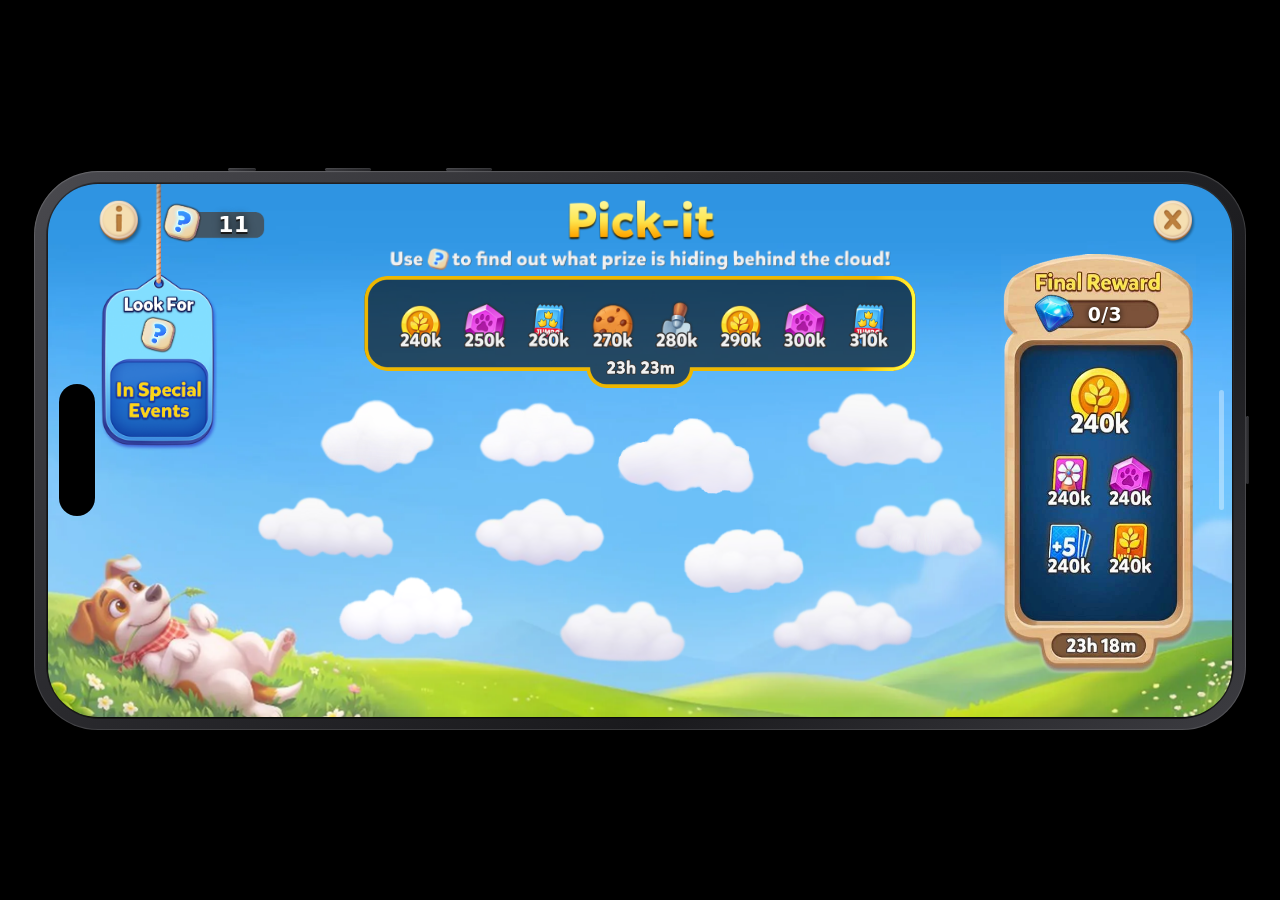
==== commit 9f3217b1: "Bump game.js cache tag for cloud 8 update. Co-authored-by: Cursor <cursoragent@cursor.com>" ====
--- a/index.html
+++ b/index.html
@@ -131,6 +131,6 @@
       </div>
     </div>
   </div>
-  <script src="js/game.js?v=cloud5up1"></script>
+  <script src="js/game.js?v=cloud8v10"></script>
 </body>
 </html>
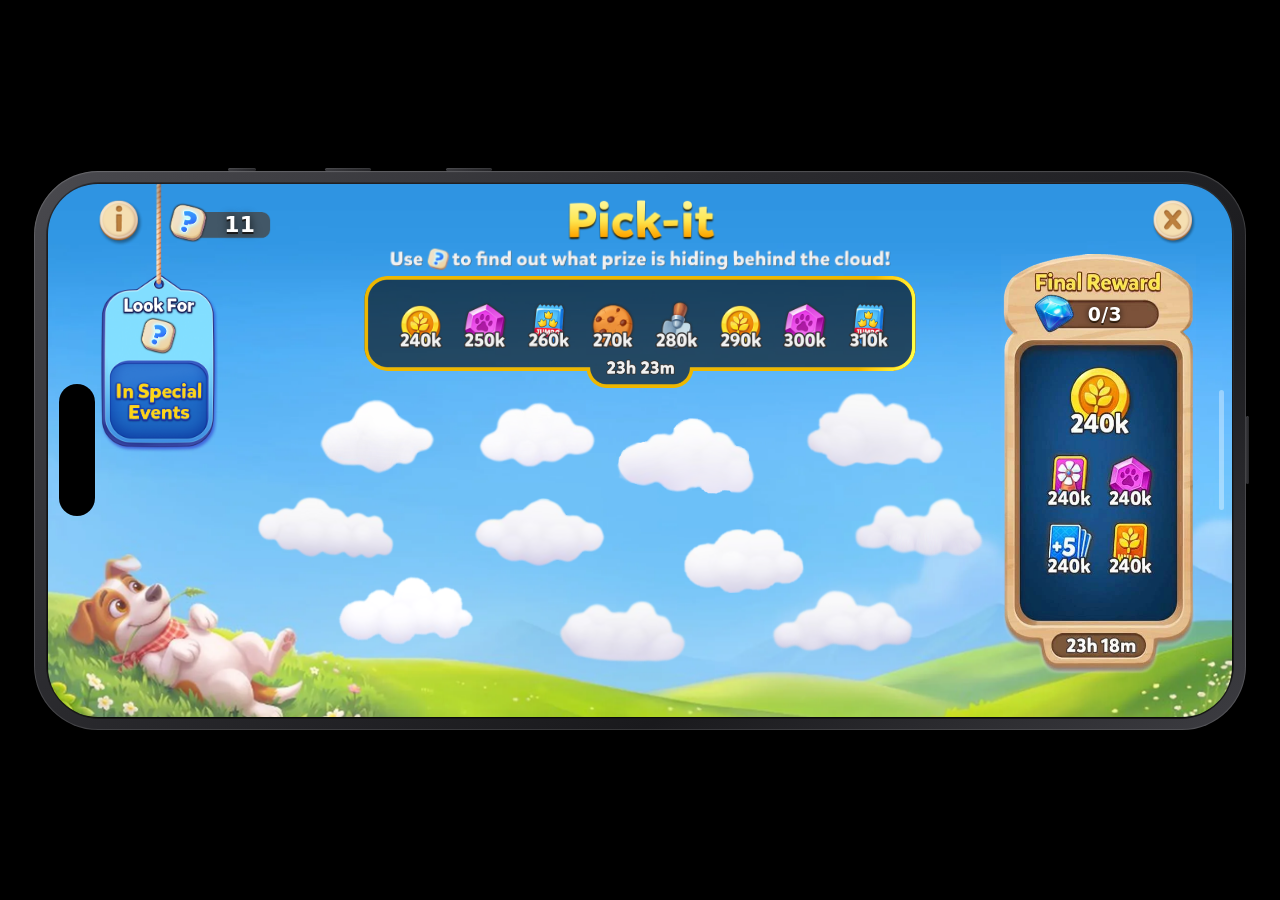
==== commit ae503ef0: "Tune Final Prize bar, meter offset, and character face positions. Round progress fill right edge, nu" ====
--- a/index.html
+++ b/index.html
@@ -7,7 +7,7 @@
   <meta name="apple-mobile-web-app-capable" content="yes" />
   <meta name="apple-mobile-web-app-status-bar-style" content="black-translucent" />
   <title>Pick-it</title>
-  <link rel="stylesheet" href="css/game.css?v=info-shift1" />
+  <link rel="stylesheet" href="css/game.css?v=rita-down1" />
 </head>
 <body>
   <div id="rotateOverlay" class="rotate-overlay" aria-live="polite">
--- a/css/game.css
+++ b/css/game.css
@@ -4,6 +4,12 @@
   box-sizing: border-box;
   margin: 0;
   padding: 0;
+}
+
+@property --progress-ratio {
+  syntax: "<number>";
+  initial-value: 0;
+  inherits: false;
 }
 
 html,
@@ -799,7 +805,7 @@
 
 html.is-touch.game-landscape .slot.reward-hoppy.show-special-reward img.done {
   bottom: calc(
-    var(--character-reward-bottom, 10px) + var(--petard-size) * (1 - 0.78 * var(--character-face-mul, 1)) / 2 + 8px
+    var(--character-reward-bottom, 10px) + var(--petard-size) * (1 - 0.78 * var(--character-face-mul, 1)) / 2 - 2px
   );
 }
 
@@ -835,11 +841,11 @@
 html.is-touch.game-landscape .slot.reward-mole img.done {
   width: calc(var(--petard-size) * 0.9 * var(--character-face-mul));
   height: calc(var(--petard-size) * 0.9 * var(--character-face-mul));
-  margin-left: 18px;
+  margin-left: 8px;
 }
 
 html.is-touch.game-landscape .slot.reward-mole.show-special-reward .slot-inner {
-  translate: 14px 10px;
+  translate: 4px 10px;
 }
 
 html.is-touch.game-landscape .info-swing img {
@@ -1001,6 +1007,7 @@
   --info-meter-gap: 6px;
   --info-panel-shift-x: 0px;
   --info-panel-shift-y: -24px;
+  --meter-nudge-x: 6px;
   --top-left-nudge-x: -16px;
   --close-nudge-x: 14px;
   --header-est-h: min(14cqw, 62px);
@@ -1156,32 +1163,35 @@
   object-position: right top;
 }
 
-/* Cyan fill — grows from under the gem, rounded on the right */
+/* Cyan fill — grows from under the gem, fully rounded pill cap on the right */
 .final-prize-progress-fill {
   --progress-ratio: 0;
   position: absolute;
   left: var(--final-prize-progress-track-left);
   top: var(--final-prize-progress-track-top);
-  width: var(--final-prize-progress-track-width);
+  width: calc(var(--final-prize-progress-track-width) * var(--progress-ratio));
+  max-width: var(--final-prize-progress-track-width);
   height: var(--final-prize-progress-track-height);
   min-height: 5px;
   z-index: 5;
-  transform: translateY(-50%) scaleX(var(--progress-ratio));
+  transform: translateY(-50%);
   transform-origin: left center;
   overflow: hidden;
-  border-radius: 0 999px 999px 0;
+  border-radius: 0 9999px 9999px 0;
   opacity: 1;
   visibility: visible;
-  transition: transform 0.55s cubic-bezier(0.22, 1, 0.36, 1);
+  transition: --progress-ratio 0.55s cubic-bezier(0.22, 1, 0.36, 1);
   pointer-events: none;
 }
 
 .final-prize-progress-fill img {
   display: block;
-  width: 100%;
+  width: calc(100% / max(var(--progress-ratio), 0.0001));
+  max-width: none;
   height: 100%;
   object-fit: fill;
   object-position: left center;
+  border-radius: 0 9999px 9999px 0;
 }
 
 /* Counter gem — aligned to progress bar art (replaces baked diamond) */
@@ -1543,6 +1553,7 @@
   display: inline-block;
   height: 56px;
   flex-shrink: 0;
+  margin-left: var(--meter-nudge-x, 0);
   opacity: 1;
   visibility: visible;
 }
@@ -2896,7 +2907,7 @@
 }
 
 .slot.reward-hoppy.show-special-reward .slot-inner {
-  translate: 12px 3px;
+  translate: 12px 10px;
 }
 
 .slot.reward-hoppy.show-special-reward .slot-inner::before {
@@ -2955,11 +2966,11 @@
 .slot.reward-mole img.done {
   width: calc(var(--petard-size) * 0.9);
   height: calc(var(--petard-size) * 0.9);
-  margin-left: 18px;
+  margin-left: 8px;
 }
 
 .slot.reward-mole.show-special-reward .slot-inner {
-  translate: 14px 10px;
+  translate: 4px 10px;
 }
 
 .slot.reward-mole.show-special-reward .slot-inner::before {
@@ -2976,19 +2987,19 @@
 .slot.reward-rita img.done {
   width: calc(var(--petard-size) * 0.7);
   height: calc(var(--petard-size) * 0.7);
-  margin-left: 10px;
+  margin-left: 18px;
 }
 
 html.is-touch.game-landscape .slot.reward-rita img.done {
   width: calc(var(--petard-size) * 0.7 * var(--character-face-mul));
   height: calc(var(--petard-size) * 0.7 * var(--character-face-mul));
-  margin-left: 10px;
+  margin-left: 18px;
 }
 
 .slot.reward-rita.show-special-reward .slot-inner::before {
   width: calc(var(--petard-size) * 0.76);
   height: calc(var(--petard-size) * 0.76);
-  margin-left: 8px;
+  margin-left: 16px;
 }
 
 /* Prize face — center of cloud bbox */
@@ -3013,7 +3024,7 @@
 
 #field .slot.reward-carrie.show-special-reward img.done {
   bottom: calc(
-    var(--petard-size) * 0.72 * var(--cloud-field-mul) * var(--cloud-face-bottom-mul, 0.06) - 18px
+    var(--petard-size) * 0.72 * var(--cloud-field-mul) * var(--cloud-face-bottom-mul, 0.06) + 2px
   ) !important;
   margin-left: -4px !important;
 }
@@ -3027,14 +3038,14 @@
 
 #field .slot.reward-rita.show-special-reward img.done {
   bottom: calc(
-    var(--petard-size) * 0.72 * var(--cloud-field-mul) * var(--cloud-face-bottom-mul, 0.06) - 12px
+    var(--petard-size) * 0.72 * var(--cloud-field-mul) * var(--cloud-face-bottom-mul, 0.06) - 10px
   ) !important;
-  margin-left: 10px !important;
+  margin-left: 20px !important;
 }
 
 #field .slot.reward-hoppy.show-special-reward img.done {
   bottom: calc(
-    var(--petard-size) * 0.72 * var(--cloud-field-mul) * var(--cloud-face-bottom-mul, 0.06) - 2px
+    var(--petard-size) * 0.72 * var(--cloud-field-mul) * var(--cloud-face-bottom-mul, 0.06) - 12px
   ) !important;
   margin-left: -12px !important;
 }
@@ -3043,7 +3054,7 @@
   bottom: calc(
     var(--petard-size) * 0.72 * var(--cloud-field-mul) * var(--cloud-face-bottom-mul, 0.06) - 24px
   ) !important;
-  margin-left: 18px !important;
+  margin-left: 8px !important;
 }
 
 @keyframes characterFaceFadeIn {
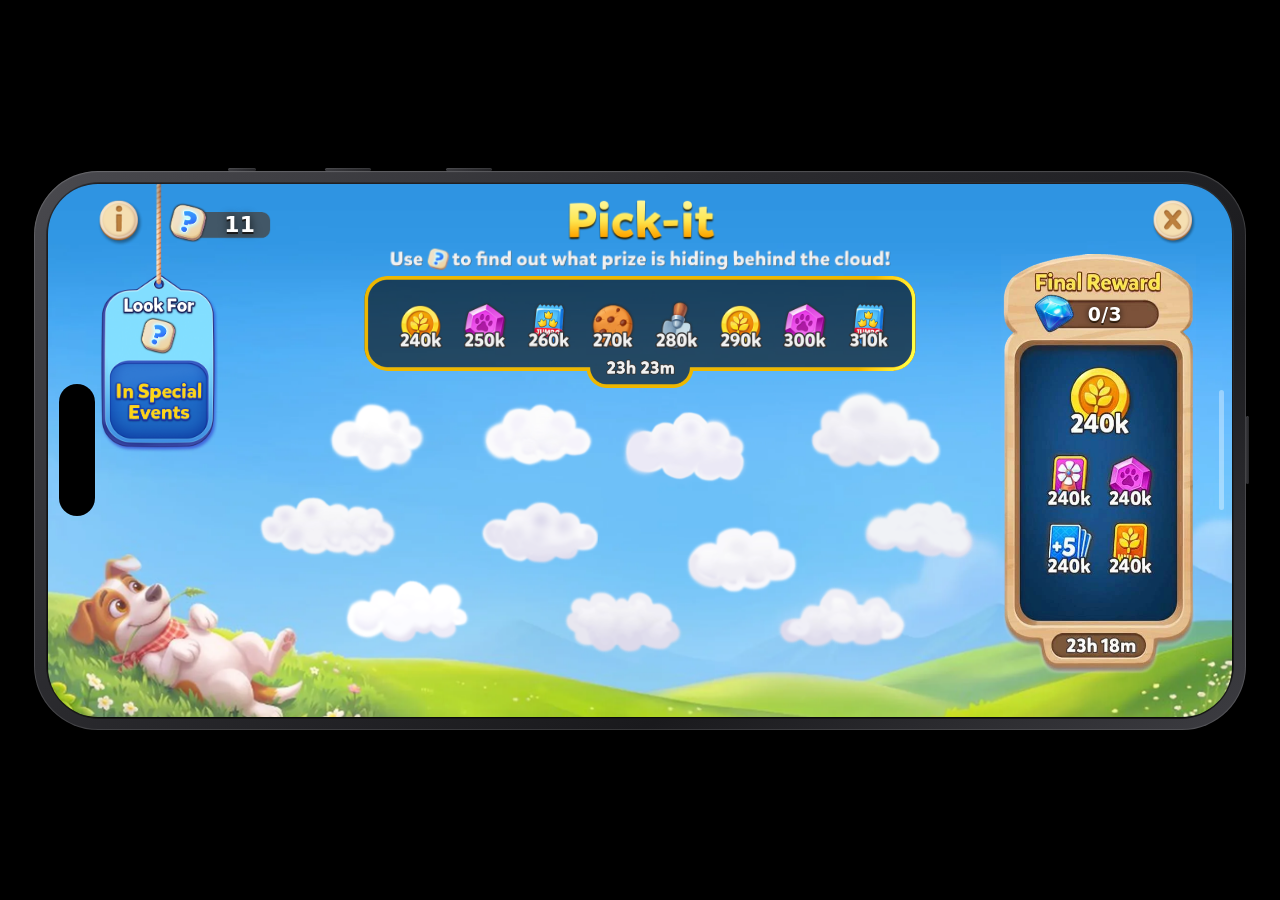
==== commit 06739baf: "Raise clouds 3 and 8 slightly; sync cloud assets and web build. Slot layout offsetY for cloud3/cloud" ====
--- a/index.html
+++ b/index.html
@@ -7,7 +7,7 @@
   <meta name="apple-mobile-web-app-capable" content="yes" />
   <meta name="apple-mobile-web-app-status-bar-style" content="black-translucent" />
   <title>Pick-it</title>
-  <link rel="stylesheet" href="css/game.css?v=rita-down1" />
+  <link rel="stylesheet" href="css/game.css?v=final-bar-fix1" />
 </head>
 <body>
   <div id="rotateOverlay" class="rotate-overlay" aria-live="polite">
@@ -131,6 +131,6 @@
       </div>
     </div>
   </div>
-  <script src="js/game.js?v=cloud8v10"></script>
+  <script src="js/game.js?v=cloud8v12"></script>
 </body>
 </html>
--- a/css/game.css
+++ b/css/game.css
@@ -1163,35 +1163,32 @@
   object-position: right top;
 }
 
-/* Cyan fill — grows from under the gem, fully rounded pill cap on the right */
+/* Cyan fill — grows from under the gem; scaleX keeps bar thickness stable */
 .final-prize-progress-fill {
   --progress-ratio: 0;
   position: absolute;
   left: var(--final-prize-progress-track-left);
   top: var(--final-prize-progress-track-top);
-  width: calc(var(--final-prize-progress-track-width) * var(--progress-ratio));
-  max-width: var(--final-prize-progress-track-width);
+  width: var(--final-prize-progress-track-width);
   height: var(--final-prize-progress-track-height);
   min-height: 5px;
   z-index: 5;
-  transform: translateY(-50%);
+  transform: translateY(-50%) scaleX(var(--progress-ratio));
   transform-origin: left center;
   overflow: hidden;
   border-radius: 0 9999px 9999px 0;
   opacity: 1;
   visibility: visible;
-  transition: --progress-ratio 0.55s cubic-bezier(0.22, 1, 0.36, 1);
+  transition: transform 0.55s cubic-bezier(0.22, 1, 0.36, 1);
   pointer-events: none;
 }
 
 .final-prize-progress-fill img {
   display: block;
-  width: calc(100% / max(var(--progress-ratio), 0.0001));
-  max-width: none;
+  width: 100%;
   height: 100%;
   object-fit: fill;
   object-position: left center;
-  border-radius: 0 9999px 9999px 0;
 }
 
 /* Counter gem — aligned to progress bar art (replaces baked diamond) */
@@ -1233,6 +1230,7 @@
 
 /* Done badges over Final Prize panel reward art (shown at 3/3) */
 .final-prize-rewards-done {
+  --final-prize-done-drop: 2.5%;
   position: absolute;
   inset: 0;
   z-index: 9;
@@ -1262,31 +1260,31 @@
 
 .final-prize-rewards-done .final-prize-done:nth-child(1) {
   left: 50%;
-  top: 31.5%;
+  top: calc(31.5% + var(--final-prize-done-drop, 0));
   animation-delay: 0s;
 }
 
 .final-prize-rewards-done .final-prize-done:nth-child(2) {
   left: 29%;
-  top: 48%;
+  top: calc(48% + var(--final-prize-done-drop, 0));
   animation-delay: 0.07s;
 }
 
 .final-prize-rewards-done .final-prize-done:nth-child(3) {
   left: 71%;
-  top: 48%;
+  top: calc(48% + var(--final-prize-done-drop, 0));
   animation-delay: 0.14s;
 }
 
 .final-prize-rewards-done .final-prize-done:nth-child(4) {
   left: 29%;
-  top: 67.5%;
+  top: calc(67.5% + var(--final-prize-done-drop, 0));
   animation-delay: 0.21s;
 }
 
 .final-prize-rewards-done .final-prize-done:nth-child(5) {
   left: 71%;
-  top: 67.5%;
+  top: calc(67.5% + var(--final-prize-done-drop, 0));
   animation-delay: 0.28s;
 }
 
